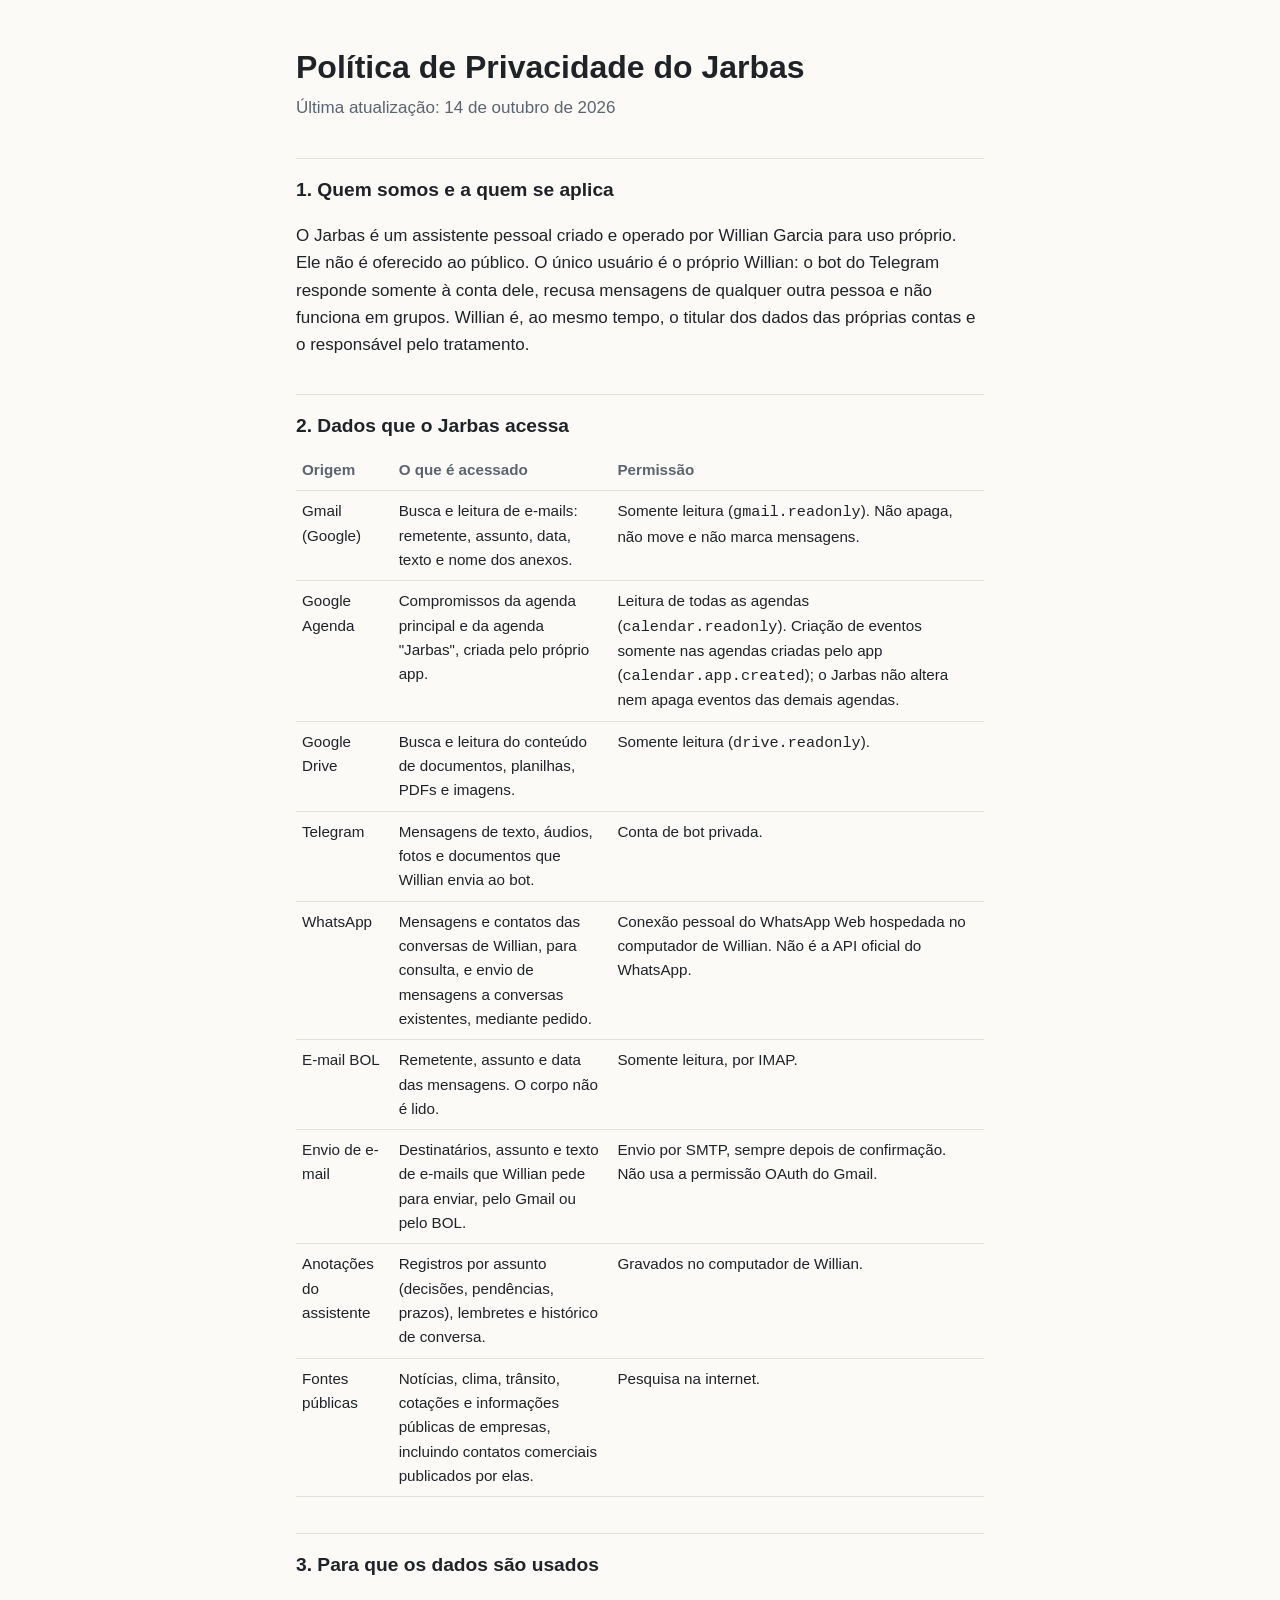
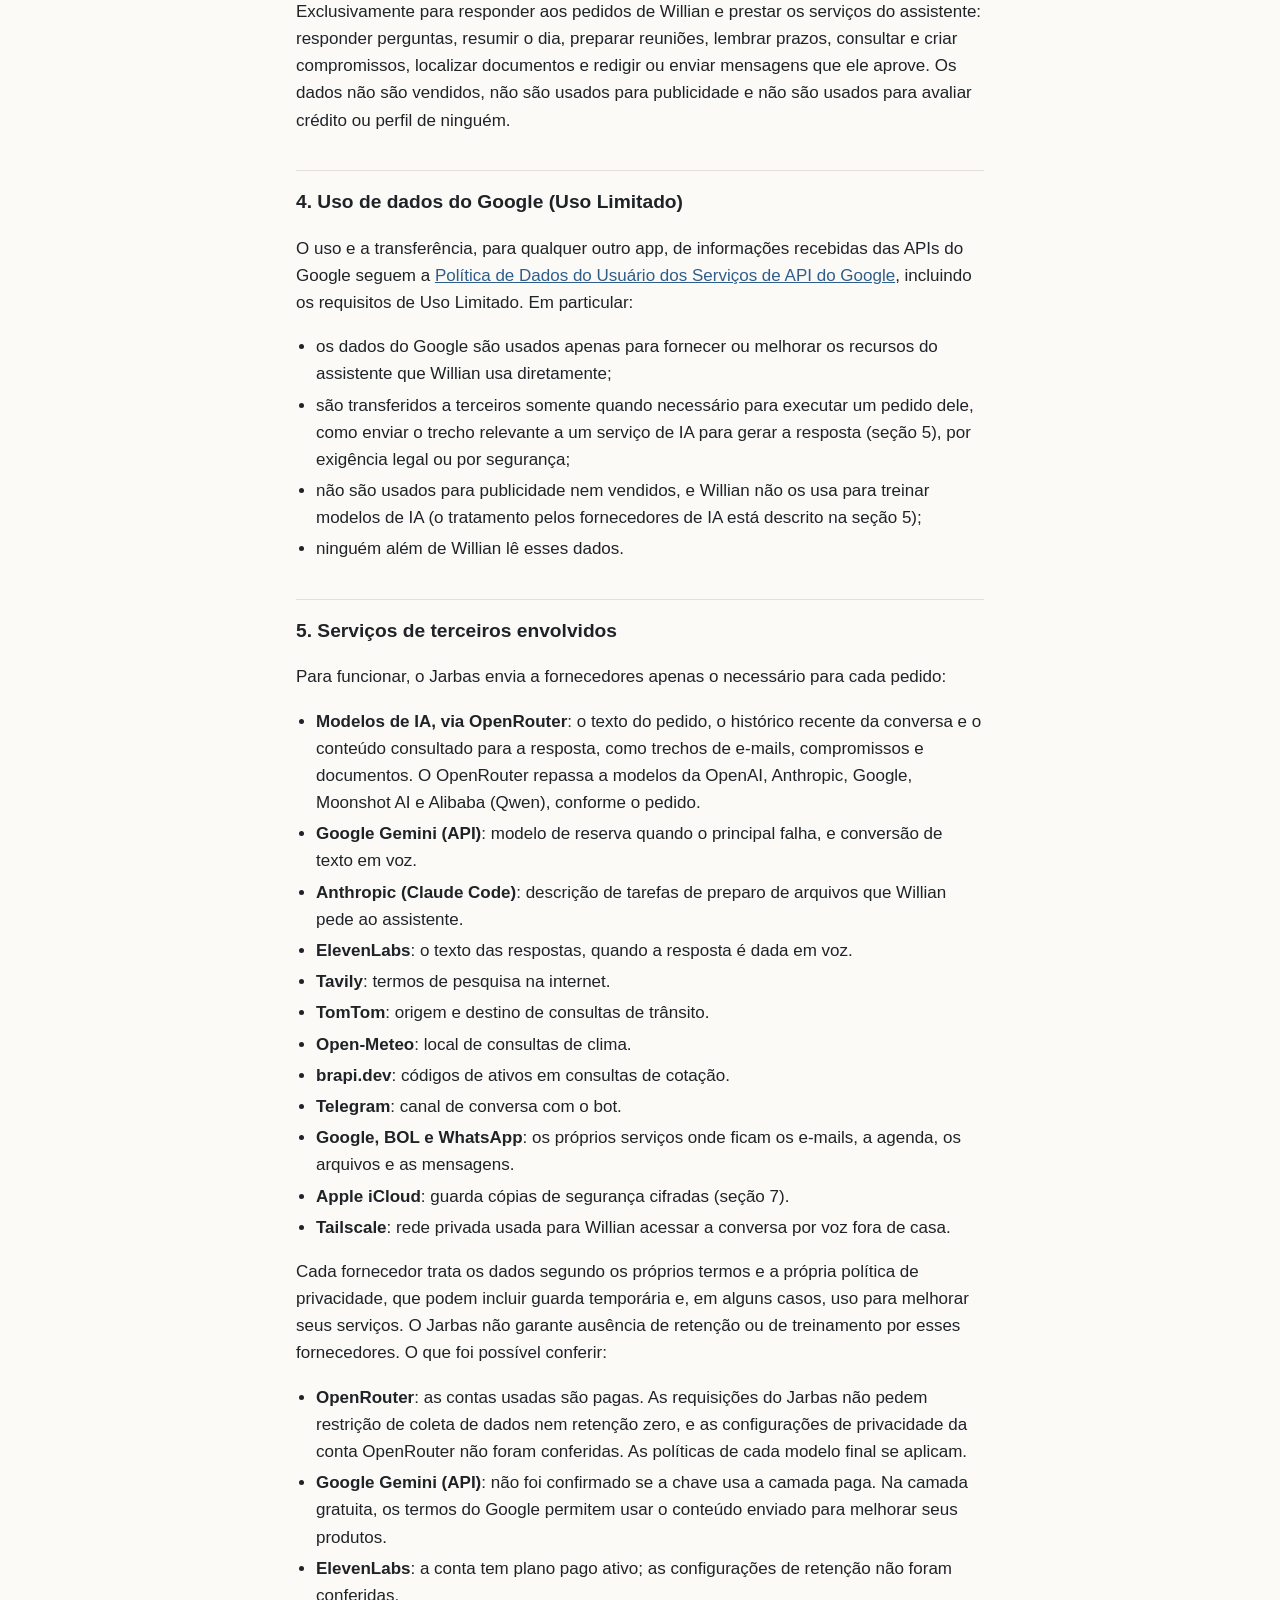
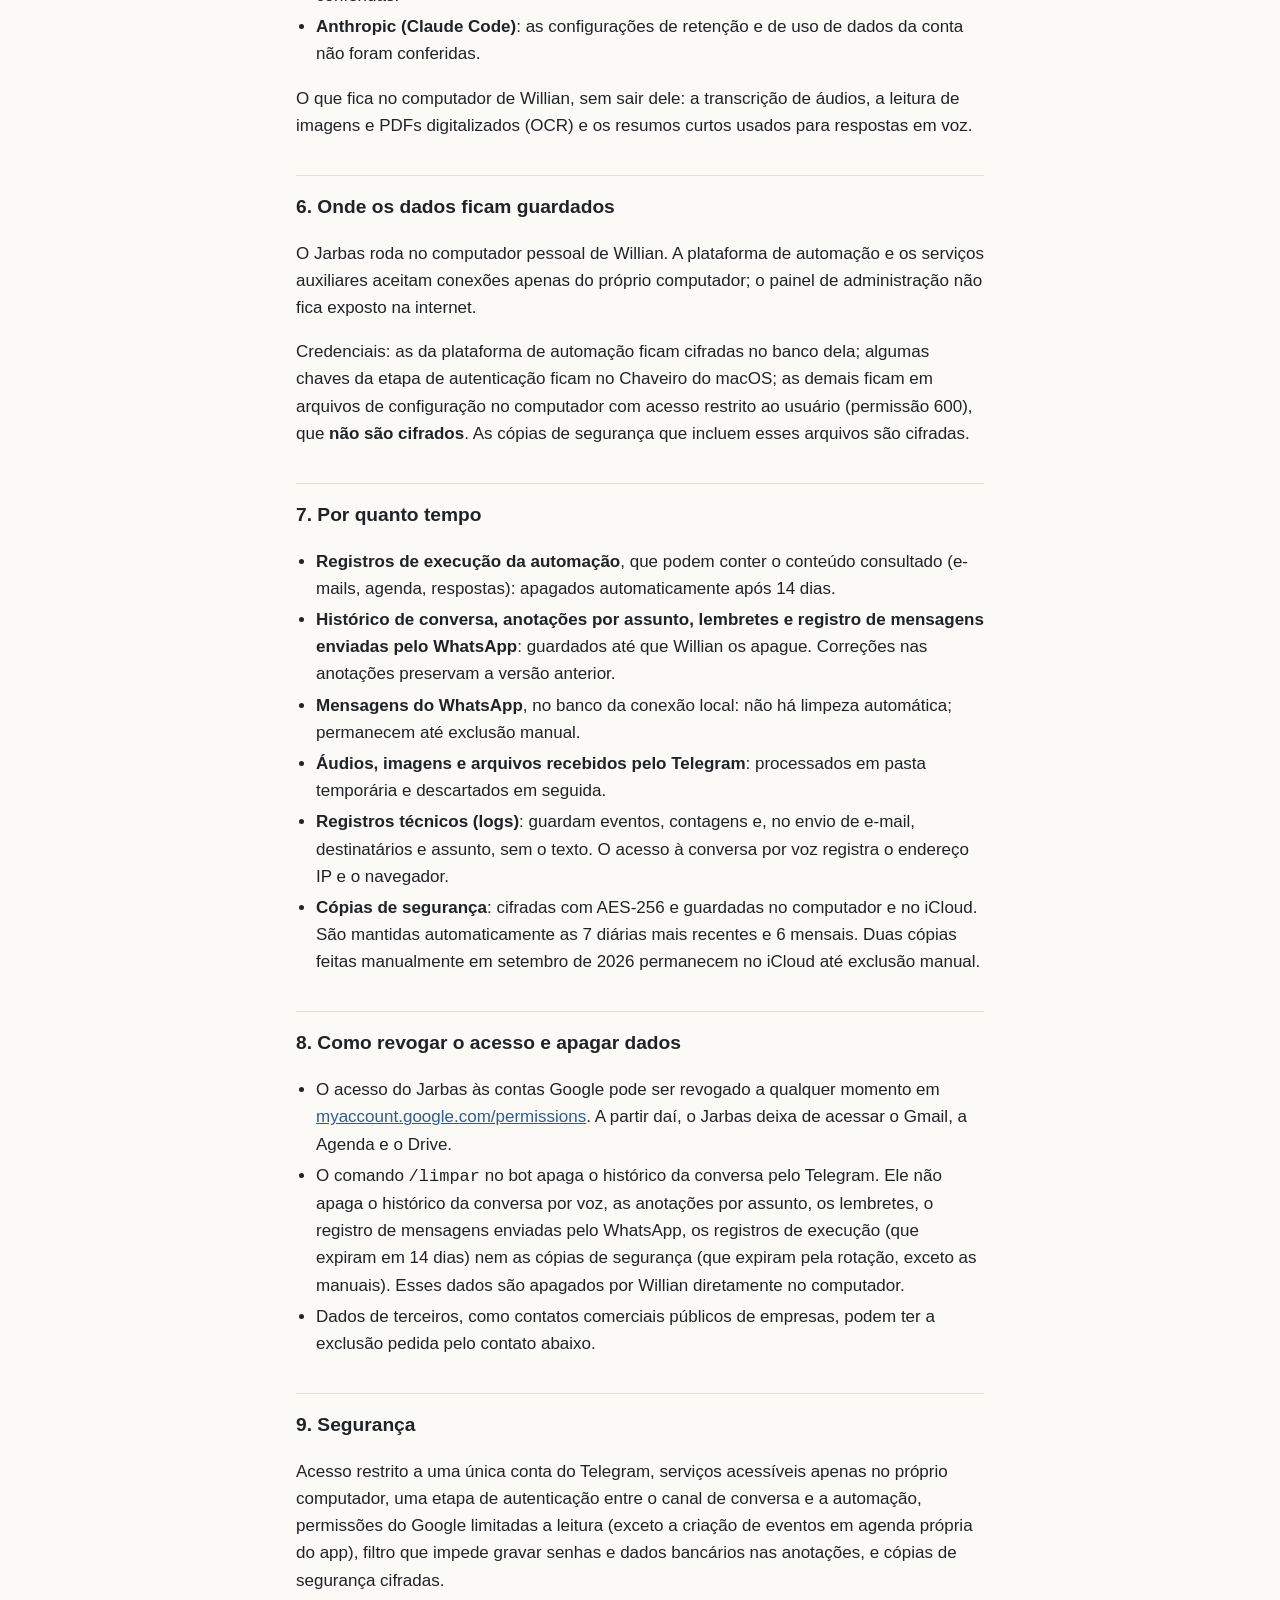
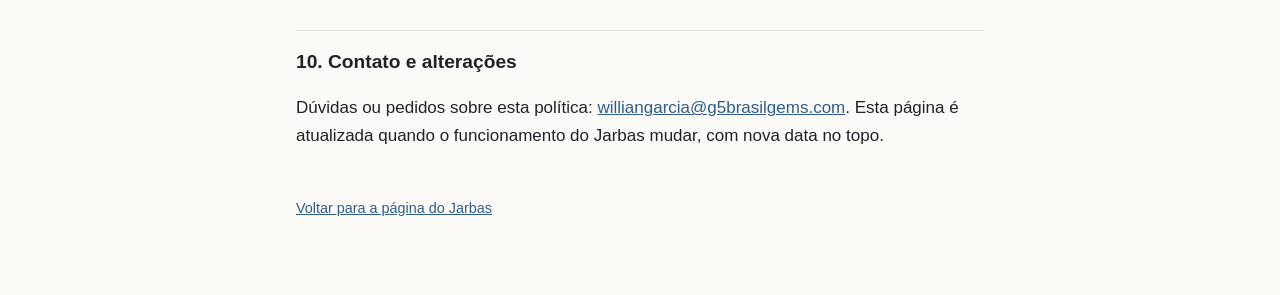
==== privacidade.html @ 1281749b "Página do Jarbas e Política de Privacidade Co-Authored-By: Claude Opus 5.5 <noreply@anthropic.com>" ====
<!doctype html>
<html lang="pt-BR">
<head>
<meta charset="utf-8">
<meta name="viewport" content="width=device-width, initial-scale=1">
<title>Política de Privacidade do Jarbas</title>
<meta name="description" content="Como o Jarbas, assistente pessoal de uso privado, trata os dados que acessa.">
<link rel="stylesheet" href="estilo.css">
</head>
<body>
<main>
  <h1>Política de Privacidade do Jarbas</h1>
  <p class="sub">Última atualização: 14 de outubro de 2026</p>

  <h2>1. Quem somos e a quem se aplica</h2>
  <p>O Jarbas é um assistente pessoal criado e operado por Willian Garcia para uso próprio. Ele não é oferecido ao público. O único usuário é o próprio Willian: o bot do Telegram responde somente à conta dele, recusa mensagens de qualquer outra pessoa e não funciona em grupos. Willian é, ao mesmo tempo, o titular dos dados das próprias contas e o responsável pelo tratamento.</p>

  <h2>2. Dados que o Jarbas acessa</h2>
  <table>
    <thead><tr><th>Origem</th><th>O que é acessado</th><th>Permissão</th></tr></thead>
    <tbody>
      <tr><td>Gmail (Google)</td><td>Busca e leitura de e-mails: remetente, assunto, data, texto e nome dos anexos.</td><td>Somente leitura (<code>gmail.readonly</code>). Não apaga, não move e não marca mensagens.</td></tr>
      <tr><td>Google Agenda</td><td>Compromissos da agenda principal e da agenda "Jarbas", criada pelo próprio app.</td><td>Leitura de todas as agendas (<code>calendar.readonly</code>). Criação de eventos somente nas agendas criadas pelo app (<code>calendar.app.created</code>); o Jarbas não altera nem apaga eventos das demais agendas.</td></tr>
      <tr><td>Google Drive</td><td>Busca e leitura do conteúdo de documentos, planilhas, PDFs e imagens.</td><td>Somente leitura (<code>drive.readonly</code>).</td></tr>
      <tr><td>Telegram</td><td>Mensagens de texto, áudios, fotos e documentos que Willian envia ao bot.</td><td>Conta de bot privada.</td></tr>
      <tr><td>WhatsApp</td><td>Mensagens e contatos das conversas de Willian, para consulta, e envio de mensagens a conversas existentes, mediante pedido.</td><td>Conexão pessoal do WhatsApp Web hospedada no computador de Willian. Não é a API oficial do WhatsApp.</td></tr>
      <tr><td>E-mail BOL</td><td>Remetente, assunto e data das mensagens. O corpo não é lido.</td><td>Somente leitura, por IMAP.</td></tr>
      <tr><td>Envio de e-mail</td><td>Destinatários, assunto e texto de e-mails que Willian pede para enviar, pelo Gmail ou pelo BOL.</td><td>Envio por SMTP, sempre depois de confirmação. Não usa a permissão OAuth do Gmail.</td></tr>
      <tr><td>Anotações do assistente</td><td>Registros por assunto (decisões, pendências, prazos), lembretes e histórico de conversa.</td><td>Gravados no computador de Willian.</td></tr>
      <tr><td>Fontes públicas</td><td>Notícias, clima, trânsito, cotações e informações públicas de empresas, incluindo contatos comerciais publicados por elas.</td><td>Pesquisa na internet.</td></tr>
    </tbody>
  </table>

  <h2>3. Para que os dados são usados</h2>
  <p>Exclusivamente para responder aos pedidos de Willian e prestar os serviços do assistente: responder perguntas, resumir o dia, preparar reuniões, lembrar prazos, consultar e criar compromissos, localizar documentos e redigir ou enviar mensagens que ele aprove. Os dados não são vendidos, não são usados para publicidade e não são usados para avaliar crédito ou perfil de ninguém.</p>

  <h2>4. Uso de dados do Google (Uso Limitado)</h2>
  <p>O uso e a transferência, para qualquer outro app, de informações recebidas das APIs do Google seguem a <a href="https://developers.google.com/terms/api-services-user-data-policy">Política de Dados do Usuário dos Serviços de API do Google</a>, incluindo os requisitos de Uso Limitado. Em particular:</p>
  <ul>
    <li>os dados do Google são usados apenas para fornecer ou melhorar os recursos do assistente que Willian usa diretamente;</li>
    <li>são transferidos a terceiros somente quando necessário para executar um pedido dele, como enviar o trecho relevante a um serviço de IA para gerar a resposta (seção 5), por exigência legal ou por segurança;</li>
    <li>não são usados para publicidade nem vendidos, e Willian não os usa para treinar modelos de IA (o tratamento pelos fornecedores de IA está descrito na seção 5);</li>
    <li>ninguém além de Willian lê esses dados.</li>
  </ul>

  <h2>5. Serviços de terceiros envolvidos</h2>
  <p>Para funcionar, o Jarbas envia a fornecedores apenas o necessário para cada pedido:</p>
  <ul>
    <li><strong>Modelos de IA, via OpenRouter</strong>: o texto do pedido, o histórico recente da conversa e o conteúdo consultado para a resposta, como trechos de e-mails, compromissos e documentos. O OpenRouter repassa a modelos da OpenAI, Anthropic, Google, Moonshot AI e Alibaba (Qwen), conforme o pedido.</li>
    <li><strong>Google Gemini (API)</strong>: modelo de reserva quando o principal falha, e conversão de texto em voz.</li>
    <li><strong>Anthropic (Claude Code)</strong>: descrição de tarefas de preparo de arquivos que Willian pede ao assistente.</li>
    <li><strong>ElevenLabs</strong>: o texto das respostas, quando a resposta é dada em voz.</li>
    <li><strong>Tavily</strong>: termos de pesquisa na internet.</li>
    <li><strong>TomTom</strong>: origem e destino de consultas de trânsito.</li>
    <li><strong>Open-Meteo</strong>: local de consultas de clima.</li>
    <li><strong>brapi.dev</strong>: códigos de ativos em consultas de cotação.</li>
    <li><strong>Telegram</strong>: canal de conversa com o bot.</li>
    <li><strong>Google, BOL e WhatsApp</strong>: os próprios serviços onde ficam os e-mails, a agenda, os arquivos e as mensagens.</li>
    <li><strong>Apple iCloud</strong>: guarda cópias de segurança cifradas (seção 7).</li>
    <li><strong>Tailscale</strong>: rede privada usada para Willian acessar a conversa por voz fora de casa.</li>
  </ul>
  <p>Cada fornecedor trata os dados segundo os próprios termos e a própria política de privacidade, que podem incluir guarda temporária e, em alguns casos, uso para melhorar seus serviços. O Jarbas não garante ausência de retenção ou de treinamento por esses fornecedores. O que foi possível conferir:</p>
  <ul>
    <li><strong>OpenRouter</strong>: as contas usadas são pagas. As requisições do Jarbas não pedem restrição de coleta de dados nem retenção zero, e as configurações de privacidade da conta OpenRouter não foram conferidas. As políticas de cada modelo final se aplicam.</li>
    <li><strong>Google Gemini (API)</strong>: não foi confirmado se a chave usa a camada paga. Na camada gratuita, os termos do Google permitem usar o conteúdo enviado para melhorar seus produtos.</li>
    <li><strong>ElevenLabs</strong>: a conta tem plano pago ativo; as configurações de retenção não foram conferidas.</li>
    <li><strong>Anthropic (Claude Code)</strong>: as configurações de retenção e de uso de dados da conta não foram conferidas.</li>
  </ul>
  <p>O que fica no computador de Willian, sem sair dele: a transcrição de áudios, a leitura de imagens e PDFs digitalizados (OCR) e os resumos curtos usados para respostas em voz.</p>

  <h2>6. Onde os dados ficam guardados</h2>
  <p>O Jarbas roda no computador pessoal de Willian. A plataforma de automação e os serviços auxiliares aceitam conexões apenas do próprio computador; o painel de administração não fica exposto na internet.</p>
  <p>Credenciais: as da plataforma de automação ficam cifradas no banco dela; algumas chaves da etapa de autenticação ficam no Chaveiro do macOS; as demais ficam em arquivos de configuração no computador com acesso restrito ao usuário (permissão 600), que <strong>não são cifrados</strong>. As cópias de segurança que incluem esses arquivos são cifradas.</p>

  <h2>7. Por quanto tempo</h2>
  <ul>
    <li><strong>Registros de execução da automação</strong>, que podem conter o conteúdo consultado (e-mails, agenda, respostas): apagados automaticamente após 14 dias.</li>
    <li><strong>Histórico de conversa, anotações por assunto, lembretes e registro de mensagens enviadas pelo WhatsApp</strong>: guardados até que Willian os apague. Correções nas anotações preservam a versão anterior.</li>
    <li><strong>Mensagens do WhatsApp</strong>, no banco da conexão local: não há limpeza automática; permanecem até exclusão manual.</li>
    <li><strong>Áudios, imagens e arquivos recebidos pelo Telegram</strong>: processados em pasta temporária e descartados em seguida.</li>
    <li><strong>Registros técnicos (logs)</strong>: guardam eventos, contagens e, no envio de e-mail, destinatários e assunto, sem o texto. O acesso à conversa por voz registra o endereço IP e o navegador.</li>
    <li><strong>Cópias de segurança</strong>: cifradas com AES-256 e guardadas no computador e no iCloud. São mantidas automaticamente as 7 diárias mais recentes e 6 mensais. Duas cópias feitas manualmente em setembro de 2026 permanecem no iCloud até exclusão manual.</li>
  </ul>

  <h2>8. Como revogar o acesso e apagar dados</h2>
  <ul>
    <li>O acesso do Jarbas às contas Google pode ser revogado a qualquer momento em <a href="https://myaccount.google.com/permissions">myaccount.google.com/permissions</a>. A partir daí, o Jarbas deixa de acessar o Gmail, a Agenda e o Drive.</li>
    <li>O comando <code>/limpar</code> no bot apaga o histórico da conversa pelo Telegram. Ele não apaga o histórico da conversa por voz, as anotações por assunto, os lembretes, o registro de mensagens enviadas pelo WhatsApp, os registros de execução (que expiram em 14 dias) nem as cópias de segurança (que expiram pela rotação, exceto as manuais). Esses dados são apagados por Willian diretamente no computador.</li>
    <li>Dados de terceiros, como contatos comerciais públicos de empresas, podem ter a exclusão pedida pelo contato abaixo.</li>
  </ul>

  <h2>9. Segurança</h2>
  <p>Acesso restrito a uma única conta do Telegram, serviços acessíveis apenas no próprio computador, uma etapa de autenticação entre o canal de conversa e a automação, permissões do Google limitadas a leitura (exceto a criação de eventos em agenda própria do app), filtro que impede gravar senhas e dados bancários nas anotações, e cópias de segurança cifradas.</p>

  <h2>10. Contato e alterações</h2>
  <p>Dúvidas ou pedidos sobre esta política: <a href="mailto:williangarcia@g5brasilgems.com">williangarcia@g5brasilgems.com</a>. Esta página é atualizada quando o funcionamento do Jarbas mudar, com nova data no topo.</p>

  <footer><p><a href="index.html">Voltar para a página do Jarbas</a></p></footer>
</main>
</body>
</html>
---- estilo.css ----
:root {
  --fundo: #fbfaf7;
  --texto: #1f2328;
  --suave: #5b6470;
  --linha: #e3e0d8;
  --destaque: #2f5d8a;
}
@media (prefers-color-scheme: dark) {
  :root {
    --fundo: #15181c;
    --texto: #e6e8eb;
    --suave: #a0a8b3;
    --linha: #2c3238;
    --destaque: #8cb8e4;
  }
}
* { box-sizing: border-box; }
body {
  margin: 0;
  background: var(--fundo);
  color: var(--texto);
  font: 17px/1.6 -apple-system, BlinkMacSystemFont, "Segoe UI", Roboto, sans-serif;
}
main { max-width: 720px; margin: 0 auto; padding: 48px 16px 64px; }
h1 { font-size: 2rem; line-height: 1.2; margin: 0 0 8px; }
h2 { font-size: 1.2rem; margin: 36px 0 8px; padding-top: 16px; border-top: 1px solid var(--linha); }
.sub { color: var(--suave); margin: 0 0 24px; }
a { color: var(--destaque); }
ul { padding-left: 20px; }
li { margin: 4px 0; }
table { width: 100%; border-collapse: collapse; font-size: 0.95rem; }
th, td { text-align: left; vertical-align: top; padding: 8px 6px; border-bottom: 1px solid var(--linha); }
th { color: var(--suave); font-weight: 600; }
footer { margin-top: 48px; color: var(--suave); font-size: 0.9rem; }
@media (max-width: 560px) {
  table, thead, tbody, tr, th, td { display: block; }
  thead { display: none; }
  td { border: 0; padding: 2px 0; }
  tr { border-bottom: 1px solid var(--linha); padding: 8px 0; }
  td:first-child { font-weight: 600; }
}
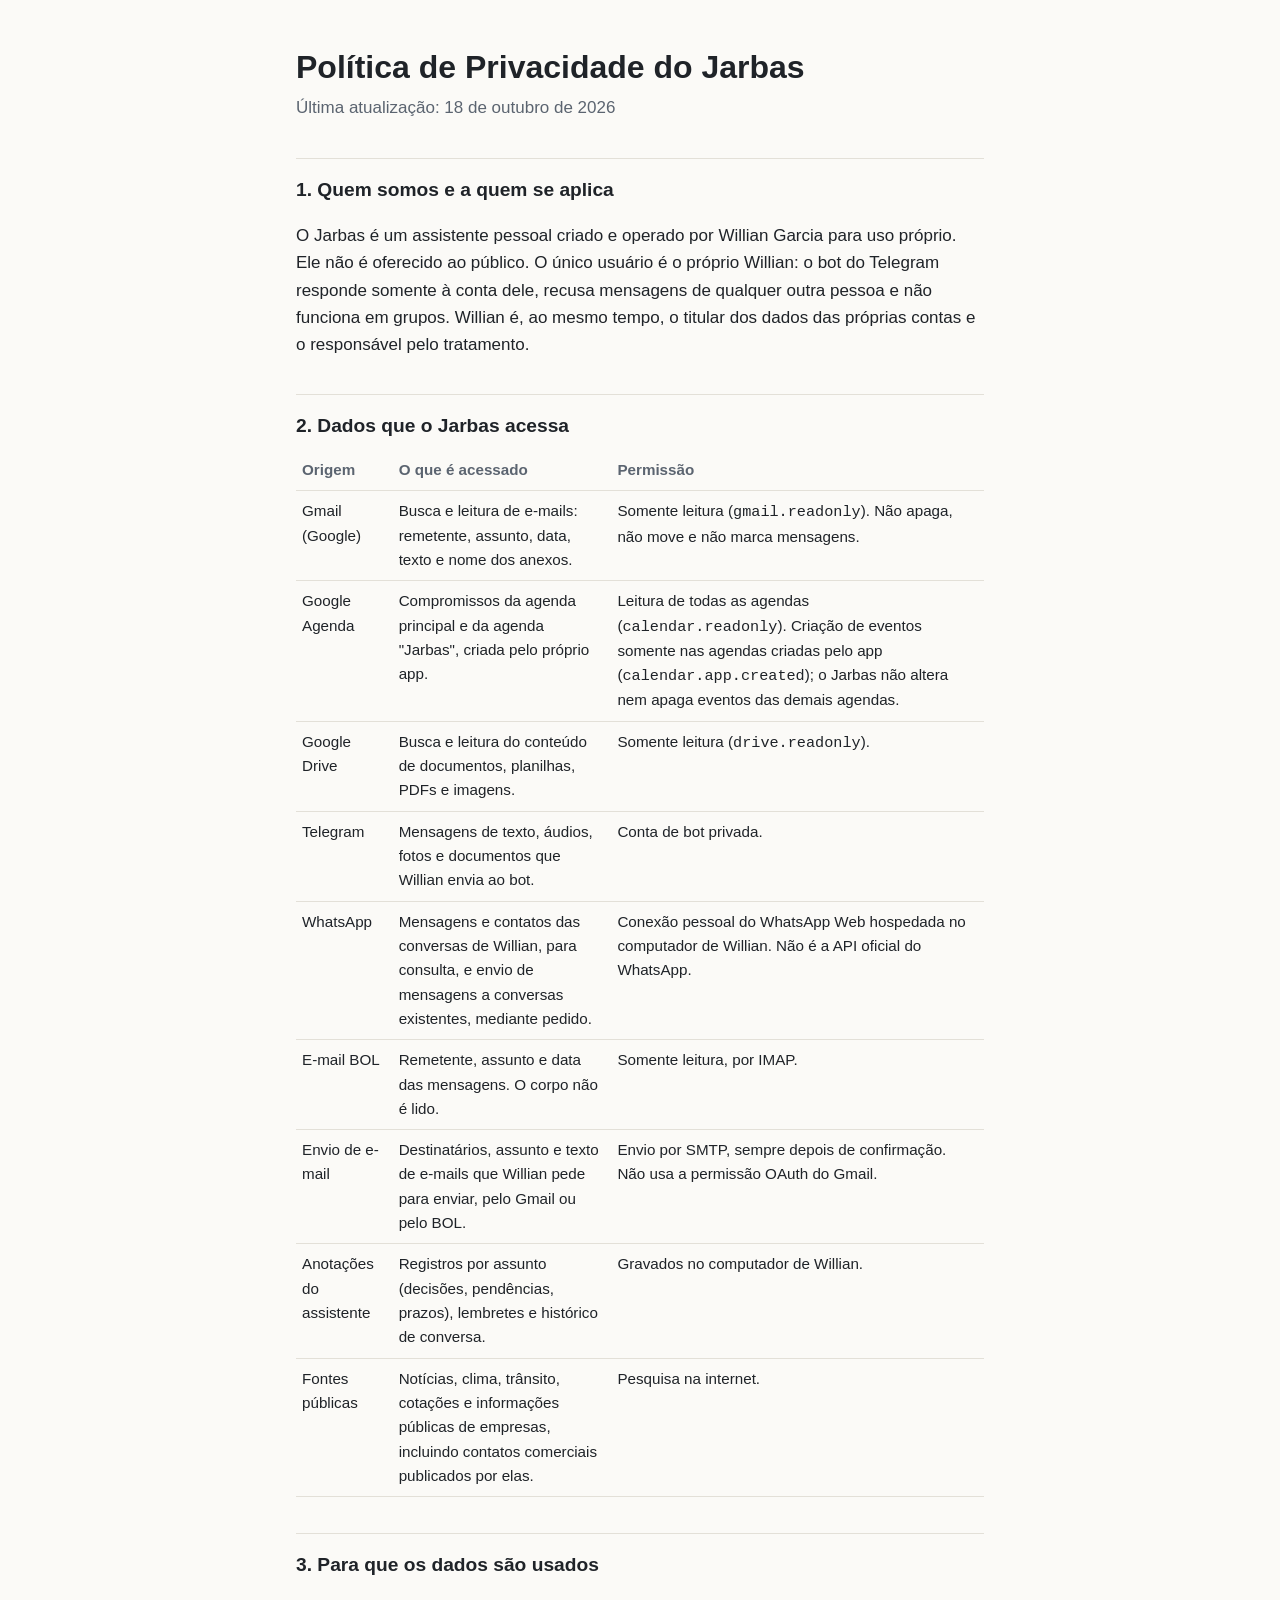
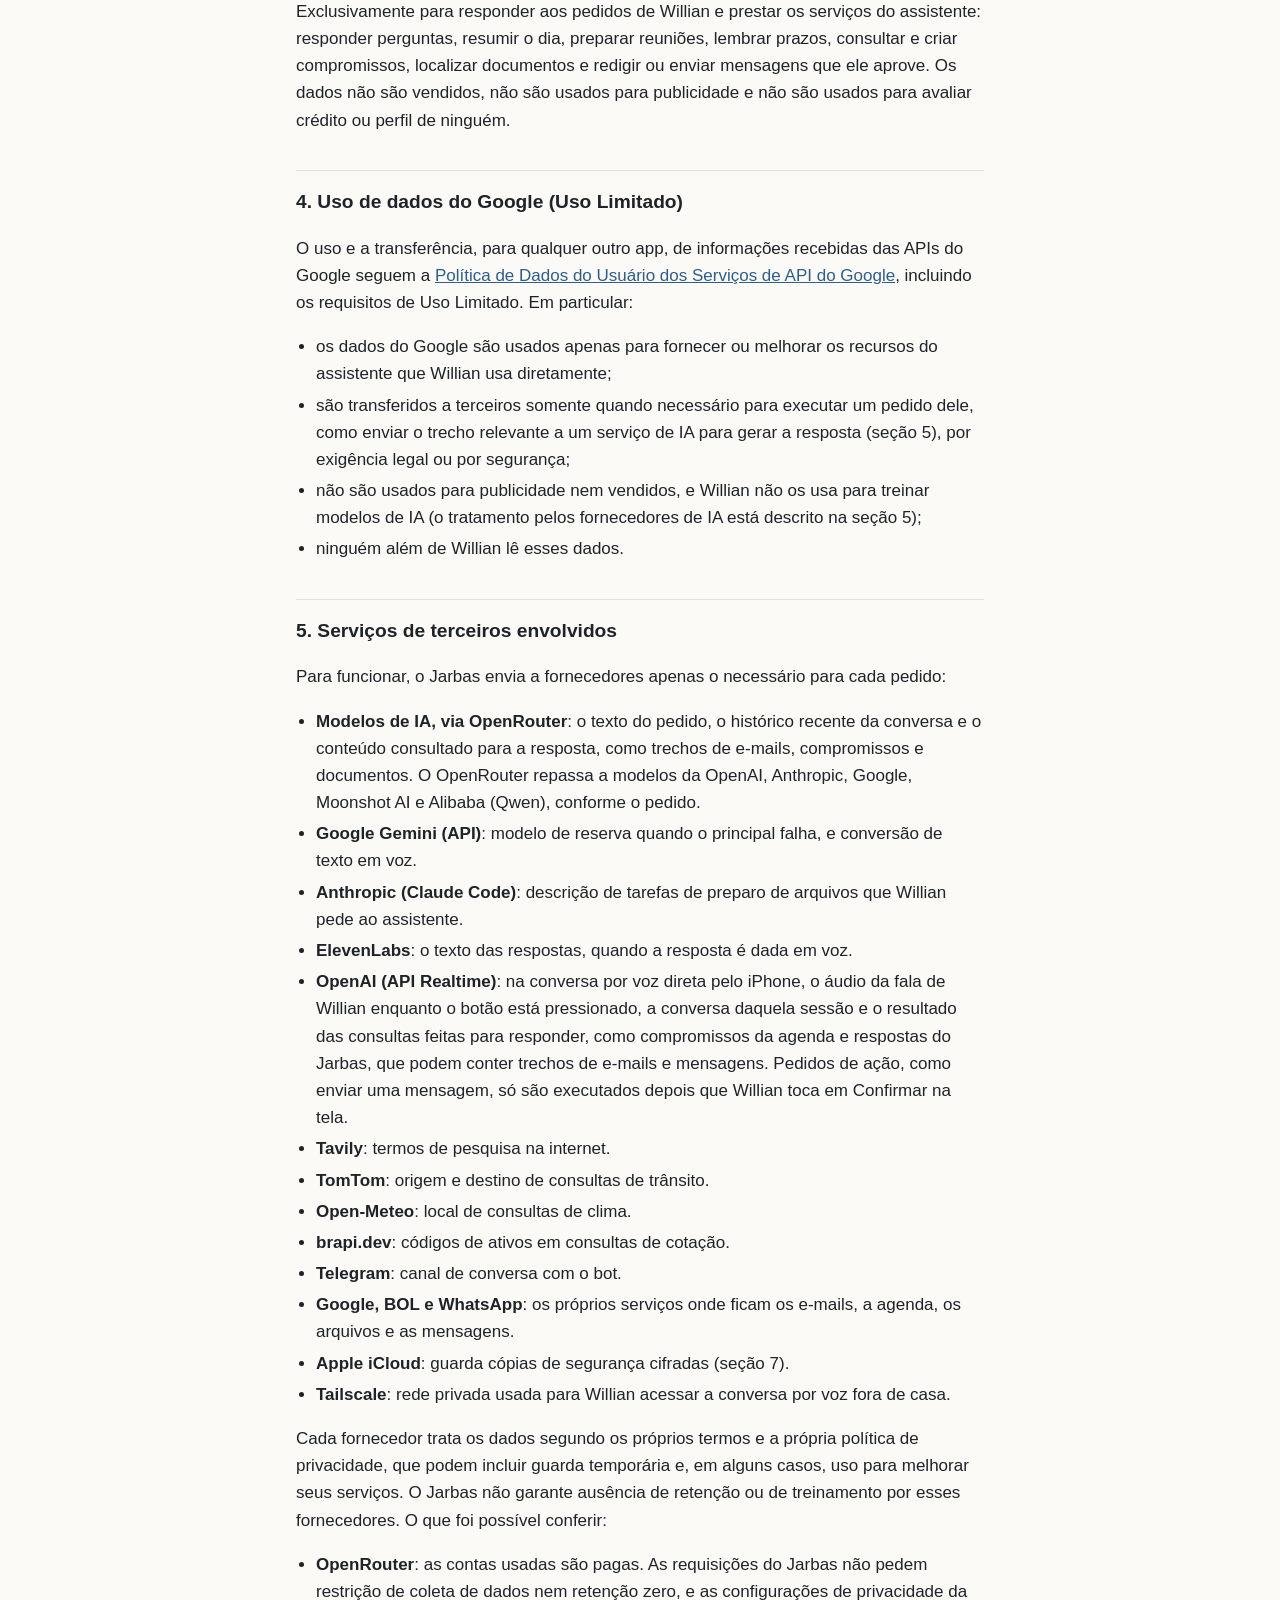
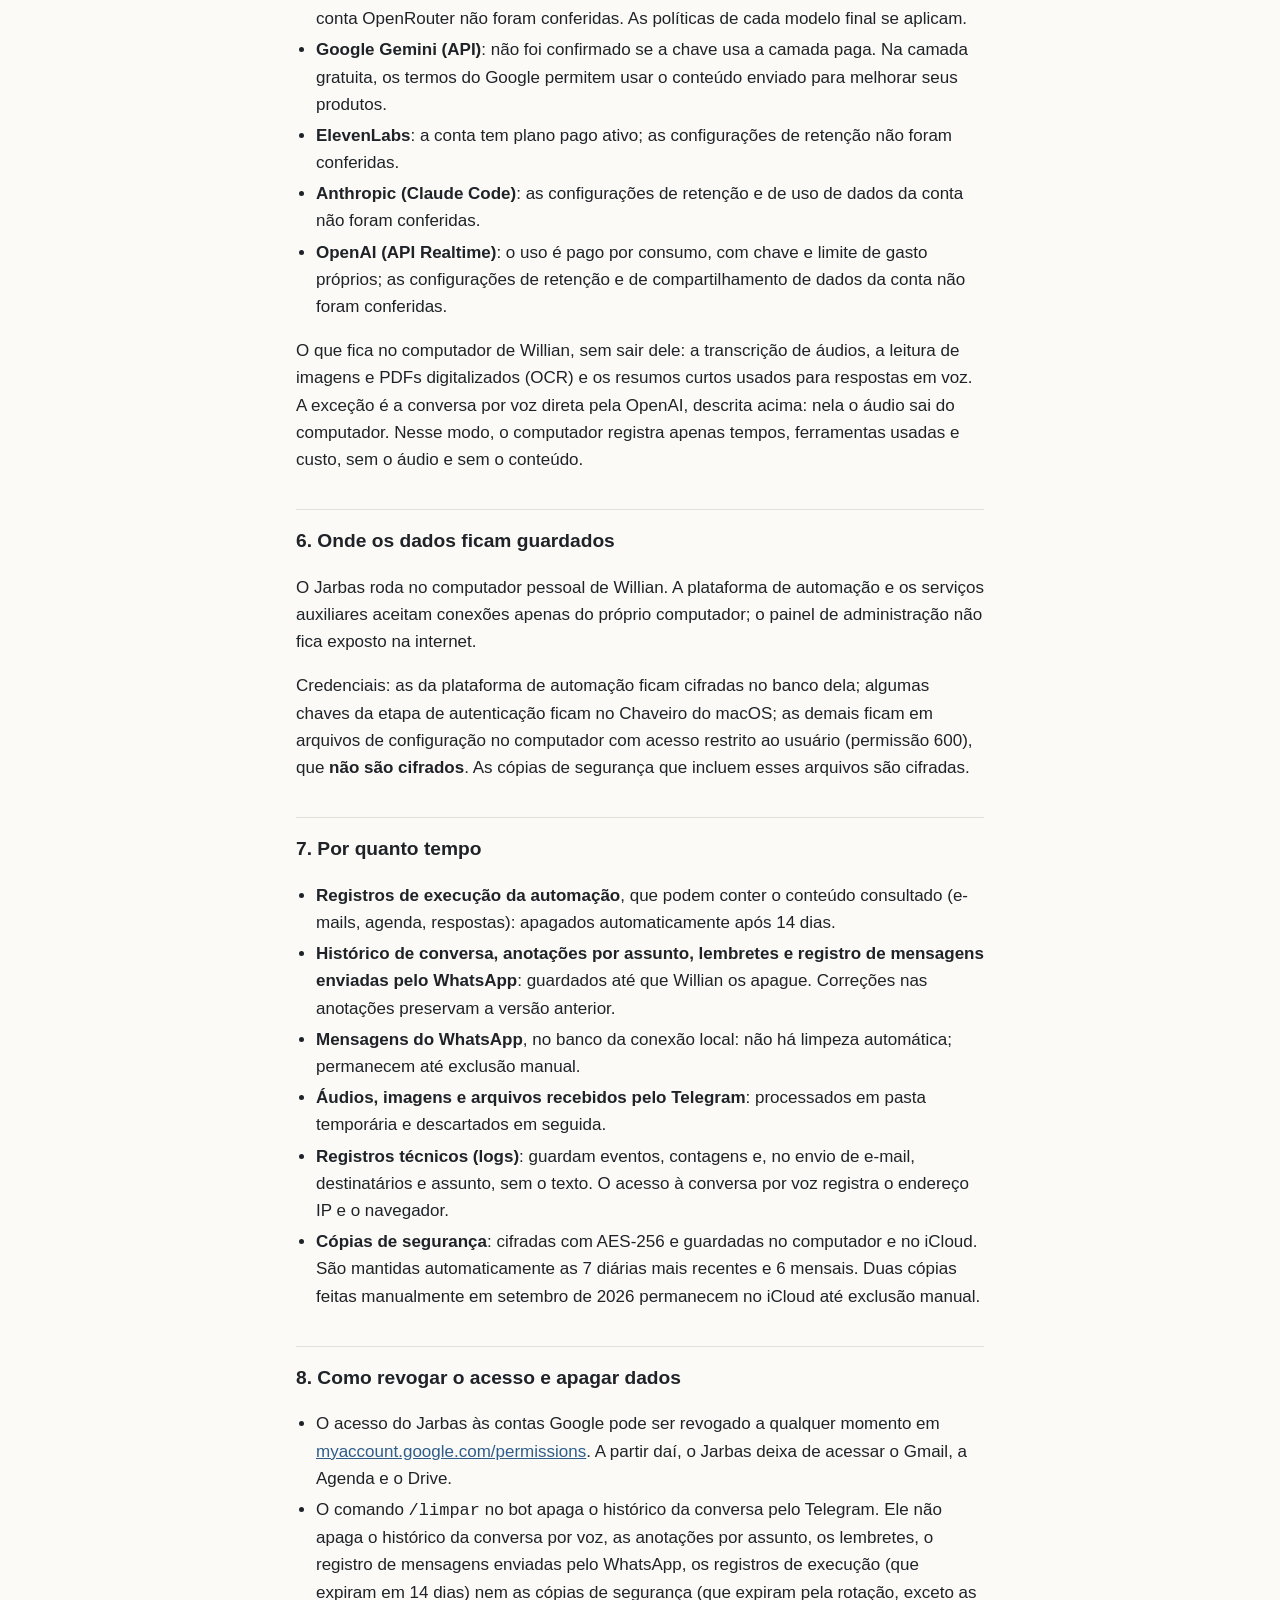
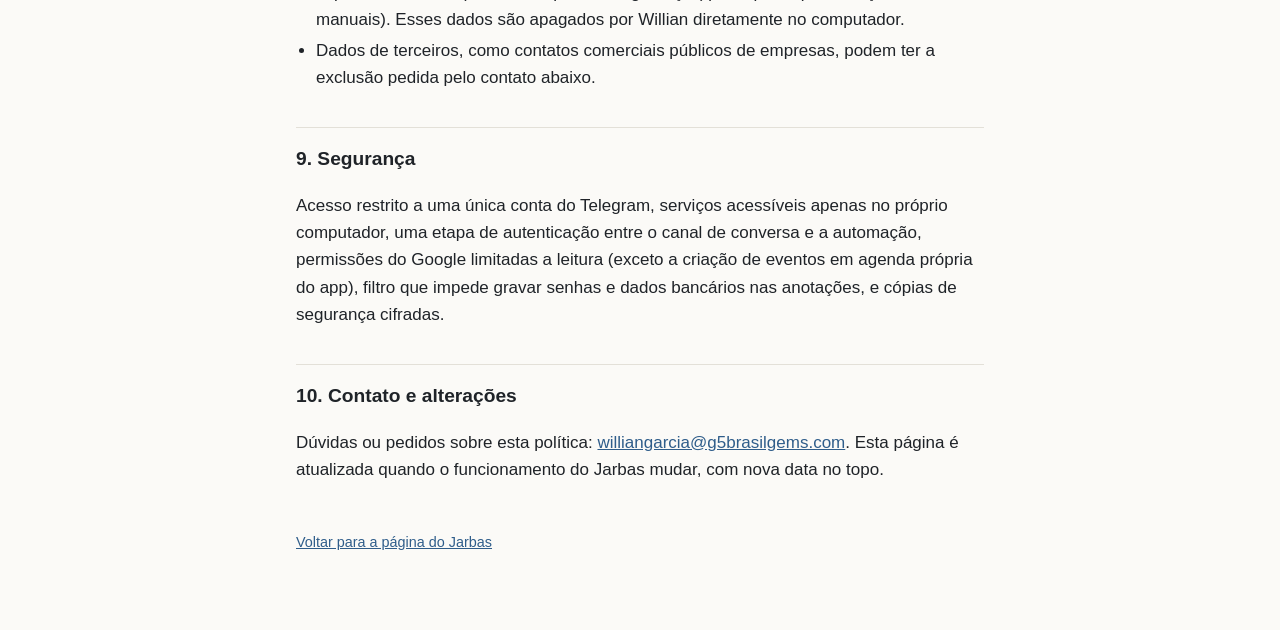
==== commit 33dcc789: "Privacidade: voz direta pela OpenAI (API Realtime) Co-Authored-By: Claude Opus 5.5 <noreply@anthropi" ====
--- a/privacidade.html
+++ b/privacidade.html
@@ -10,7 +10,7 @@
 <body>
 <main>
   <h1>Política de Privacidade do Jarbas</h1>
-  <p class="sub">Última atualização: 14 de outubro de 2026</p>
+  <p class="sub">Última atualização: 18 de outubro de 2026</p>
 
   <h2>1. Quem somos e a quem se aplica</h2>
   <p>O Jarbas é um assistente pessoal criado e operado por Willian Garcia para uso próprio. Ele não é oferecido ao público. O único usuário é o próprio Willian: o bot do Telegram responde somente à conta dele, recusa mensagens de qualquer outra pessoa e não funciona em grupos. Willian é, ao mesmo tempo, o titular dos dados das próprias contas e o responsável pelo tratamento.</p>
@@ -50,6 +50,7 @@
     <li><strong>Google Gemini (API)</strong>: modelo de reserva quando o principal falha, e conversão de texto em voz.</li>
     <li><strong>Anthropic (Claude Code)</strong>: descrição de tarefas de preparo de arquivos que Willian pede ao assistente.</li>
     <li><strong>ElevenLabs</strong>: o texto das respostas, quando a resposta é dada em voz.</li>
+    <li><strong>OpenAI (API Realtime)</strong>: na conversa por voz direta pelo iPhone, o áudio da fala de Willian enquanto o botão está pressionado, a conversa daquela sessão e o resultado das consultas feitas para responder, como compromissos da agenda e respostas do Jarbas, que podem conter trechos de e-mails e mensagens. Pedidos de ação, como enviar uma mensagem, só são executados depois que Willian toca em Confirmar na tela.</li>
     <li><strong>Tavily</strong>: termos de pesquisa na internet.</li>
     <li><strong>TomTom</strong>: origem e destino de consultas de trânsito.</li>
     <li><strong>Open-Meteo</strong>: local de consultas de clima.</li>
@@ -65,8 +66,9 @@
     <li><strong>Google Gemini (API)</strong>: não foi confirmado se a chave usa a camada paga. Na camada gratuita, os termos do Google permitem usar o conteúdo enviado para melhorar seus produtos.</li>
     <li><strong>ElevenLabs</strong>: a conta tem plano pago ativo; as configurações de retenção não foram conferidas.</li>
     <li><strong>Anthropic (Claude Code)</strong>: as configurações de retenção e de uso de dados da conta não foram conferidas.</li>
+    <li><strong>OpenAI (API Realtime)</strong>: o uso é pago por consumo, com chave e limite de gasto próprios; as configurações de retenção e de compartilhamento de dados da conta não foram conferidas.</li>
   </ul>
-  <p>O que fica no computador de Willian, sem sair dele: a transcrição de áudios, a leitura de imagens e PDFs digitalizados (OCR) e os resumos curtos usados para respostas em voz.</p>
+  <p>O que fica no computador de Willian, sem sair dele: a transcrição de áudios, a leitura de imagens e PDFs digitalizados (OCR) e os resumos curtos usados para respostas em voz. A exceção é a conversa por voz direta pela OpenAI, descrita acima: nela o áudio sai do computador. Nesse modo, o computador registra apenas tempos, ferramentas usadas e custo, sem o áudio e sem o conteúdo.</p>
 
   <h2>6. Onde os dados ficam guardados</h2>
   <p>O Jarbas roda no computador pessoal de Willian. A plataforma de automação e os serviços auxiliares aceitam conexões apenas do próprio computador; o painel de administração não fica exposto na internet.</p>
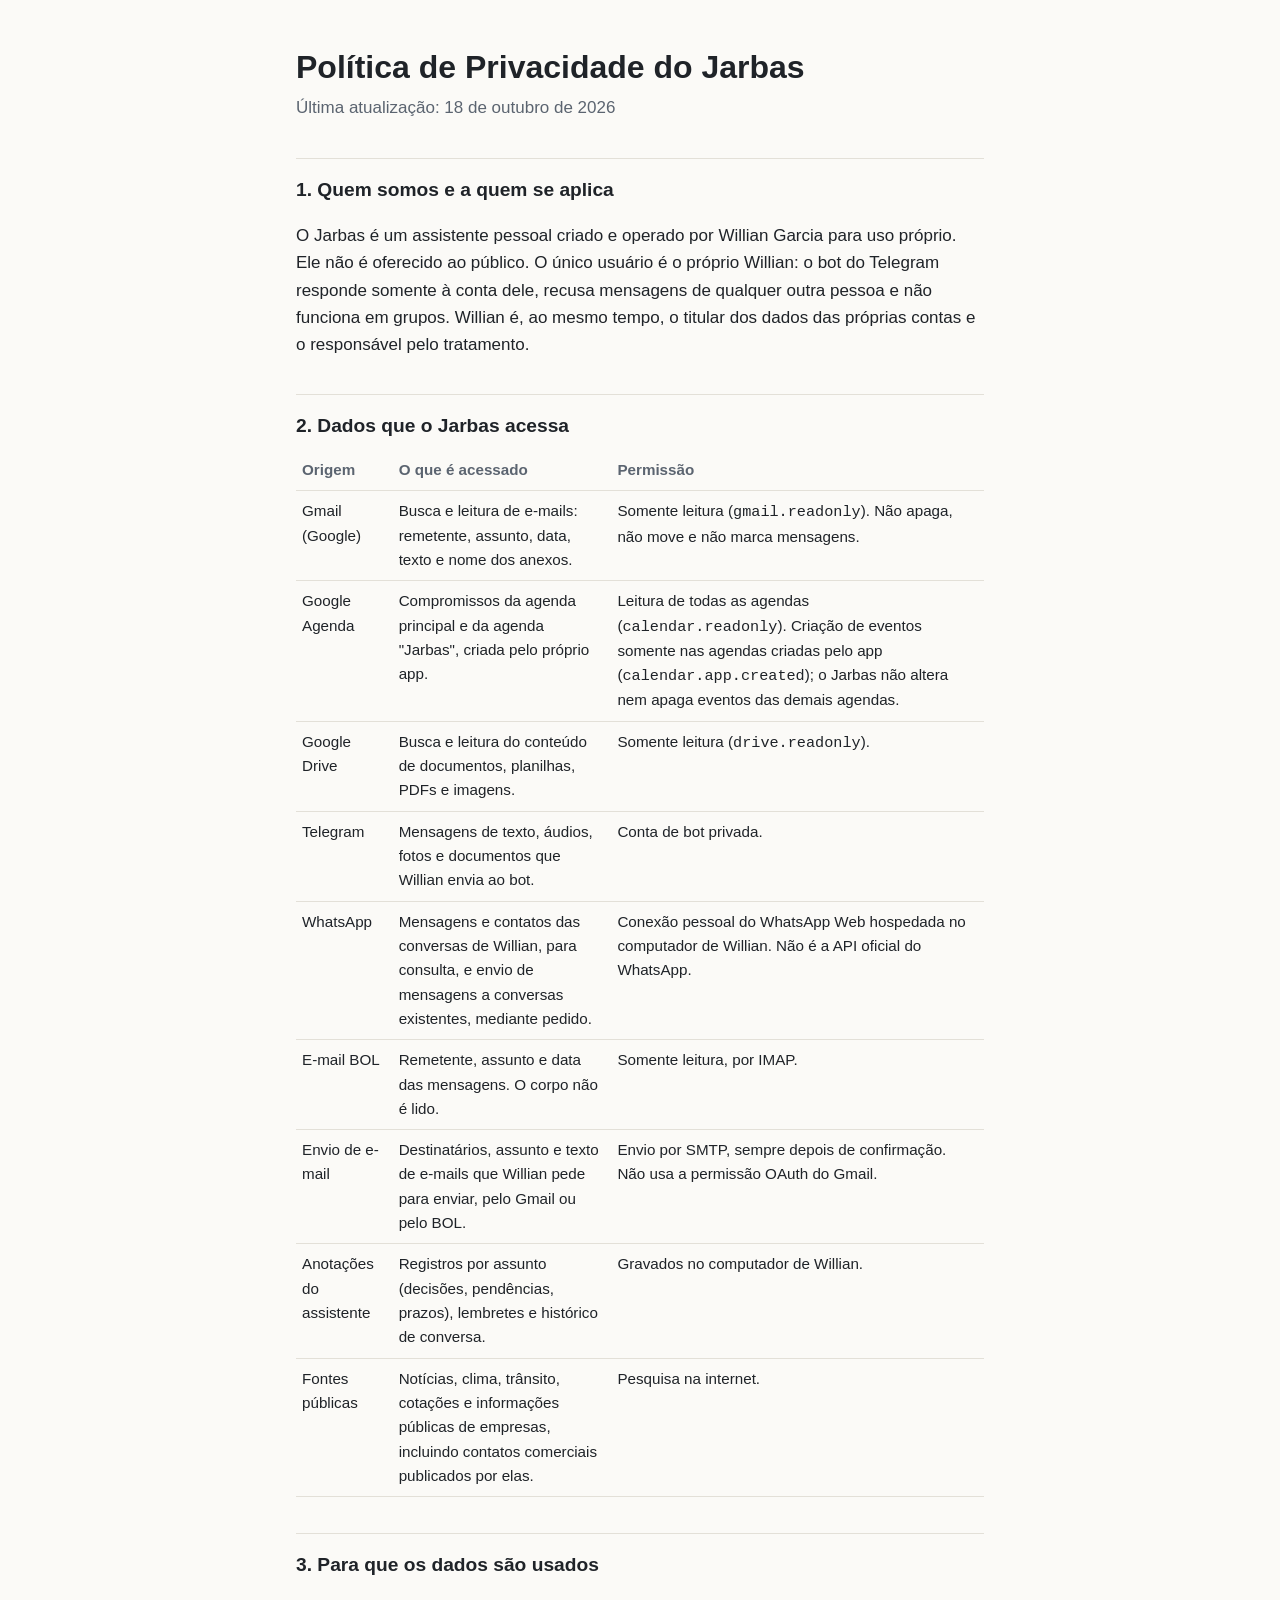
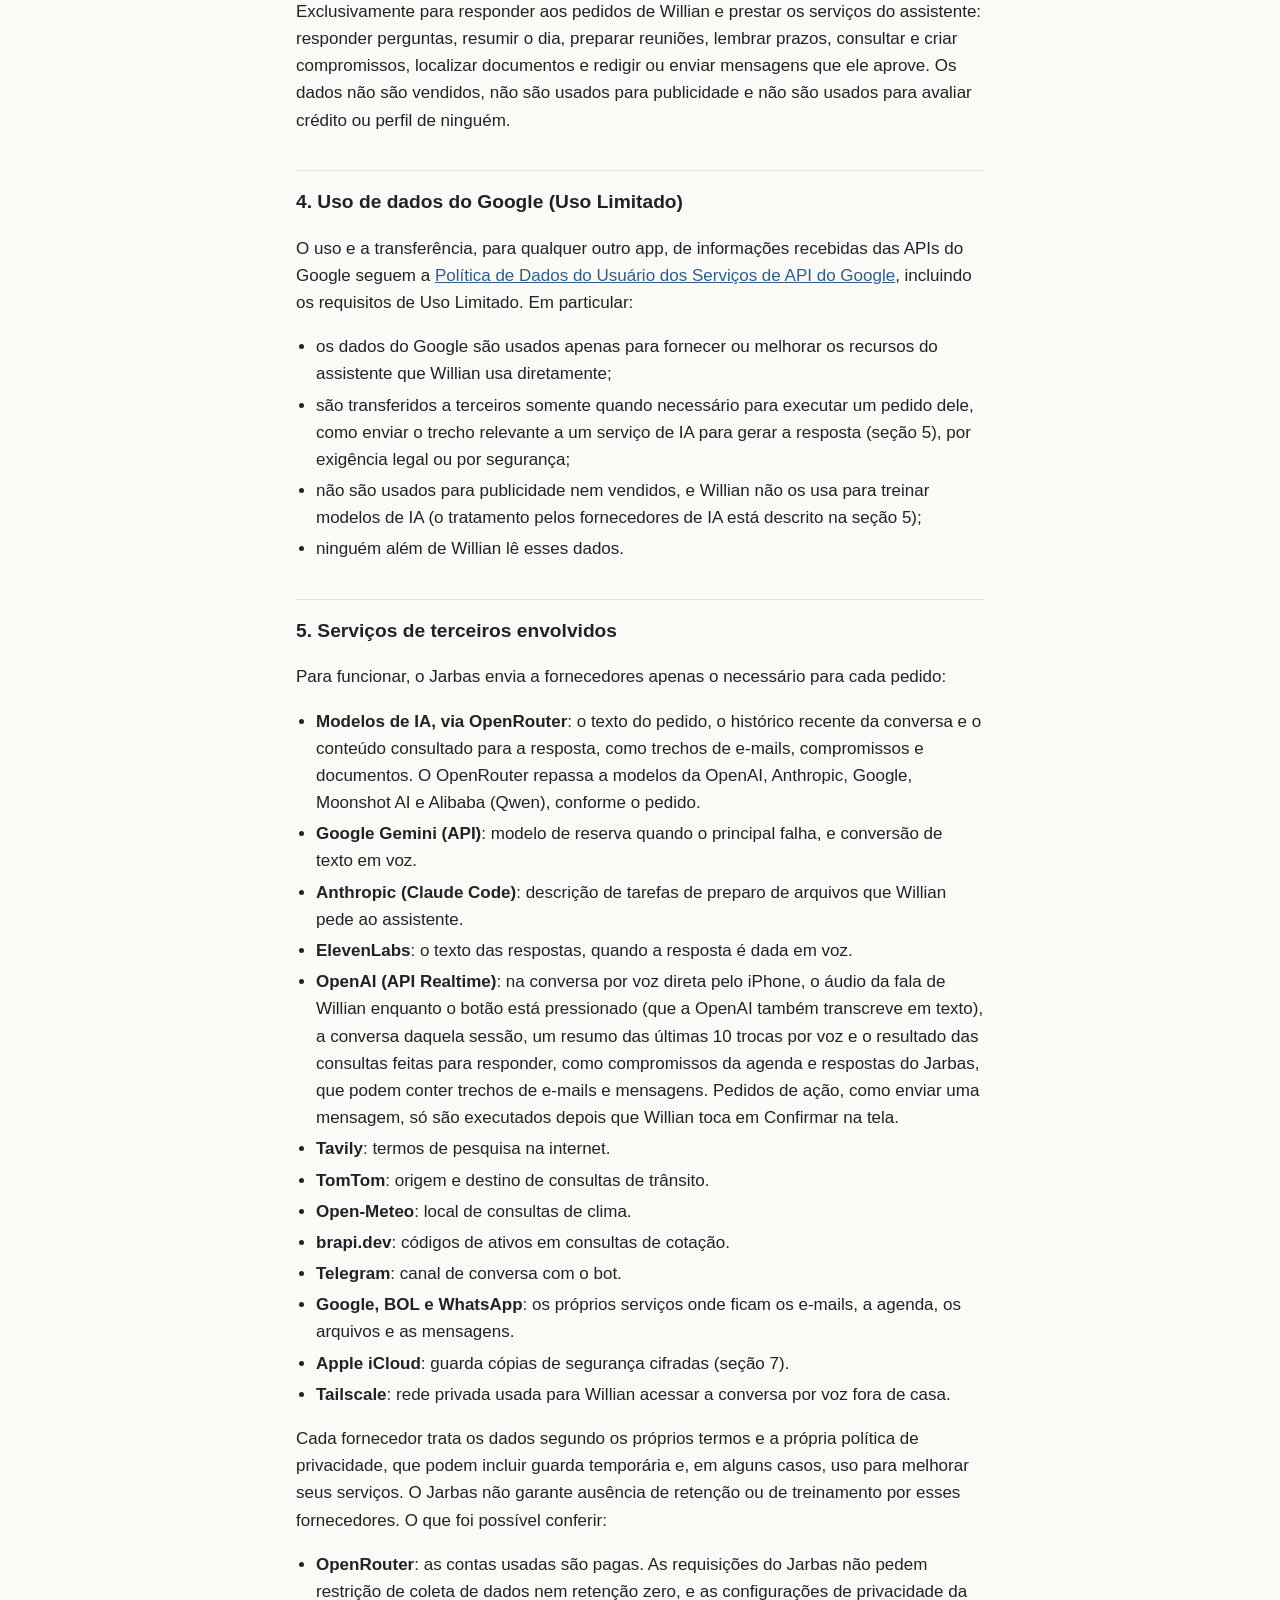
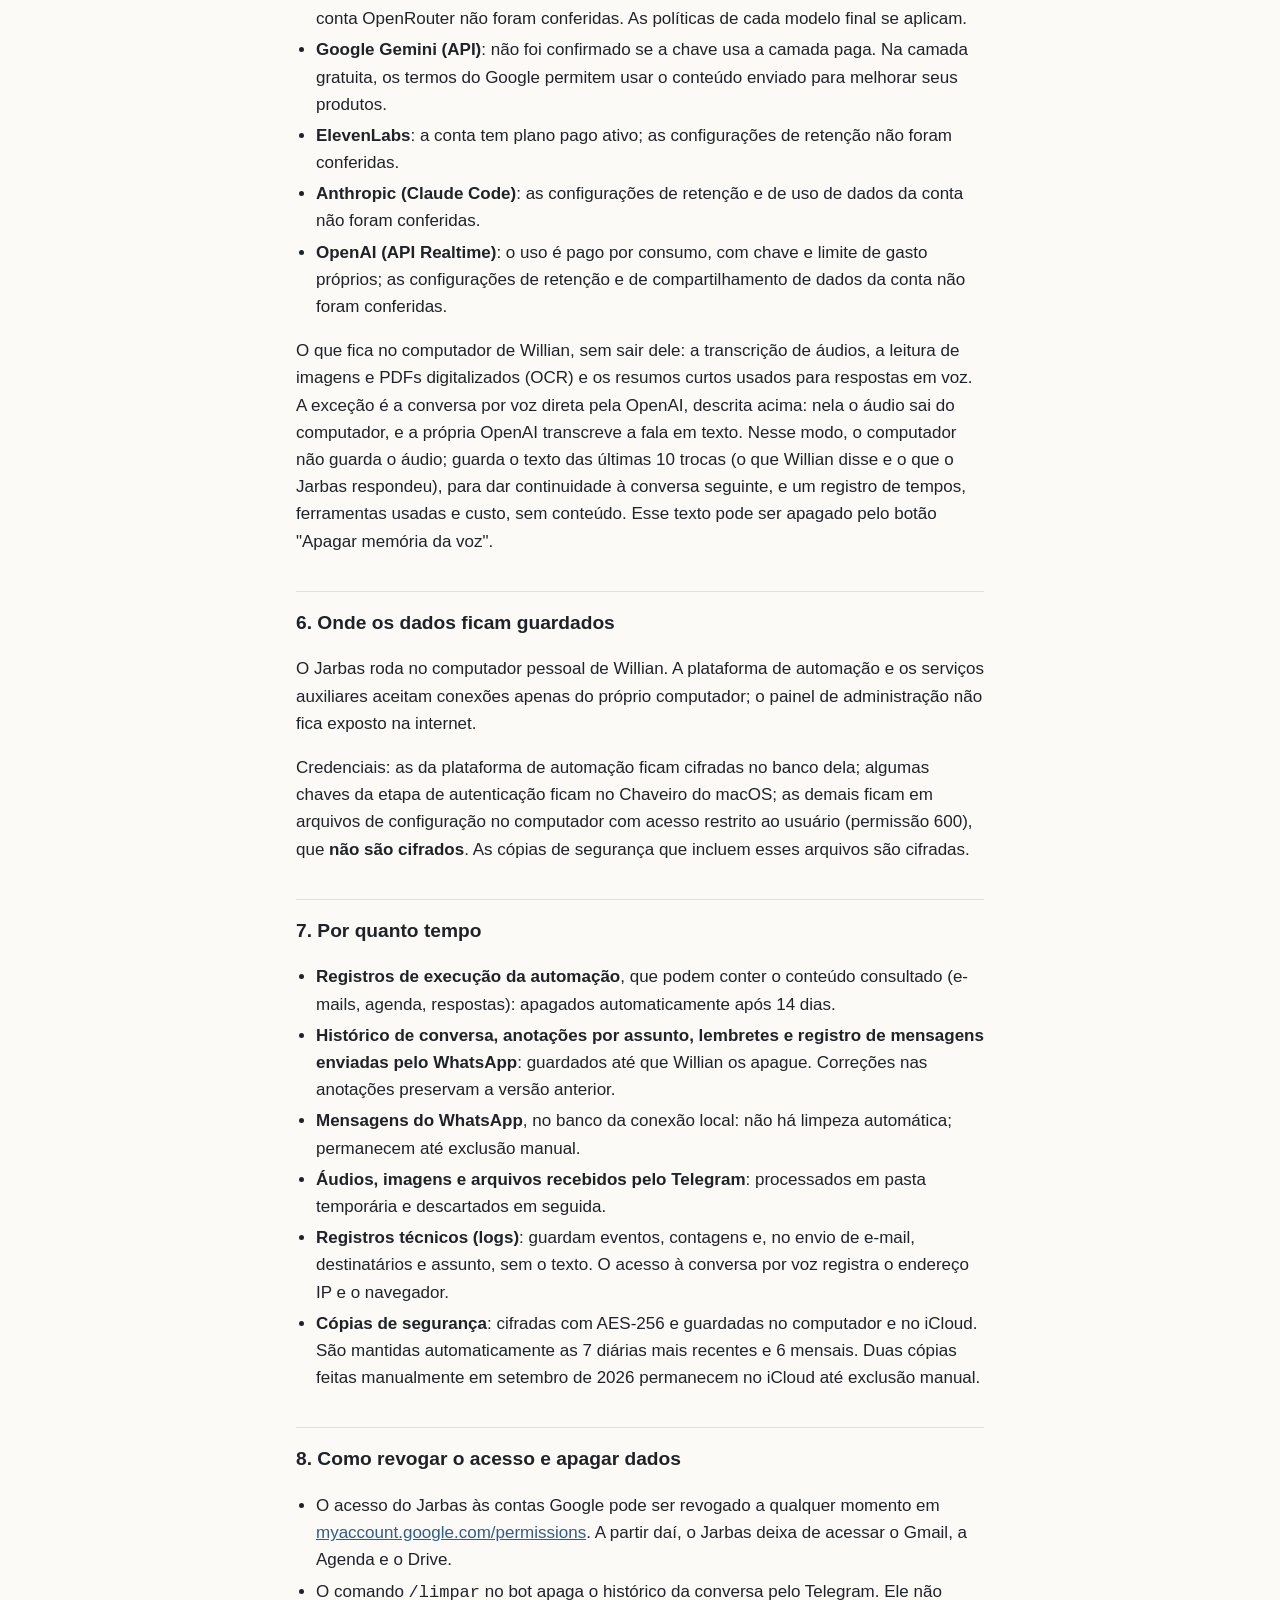
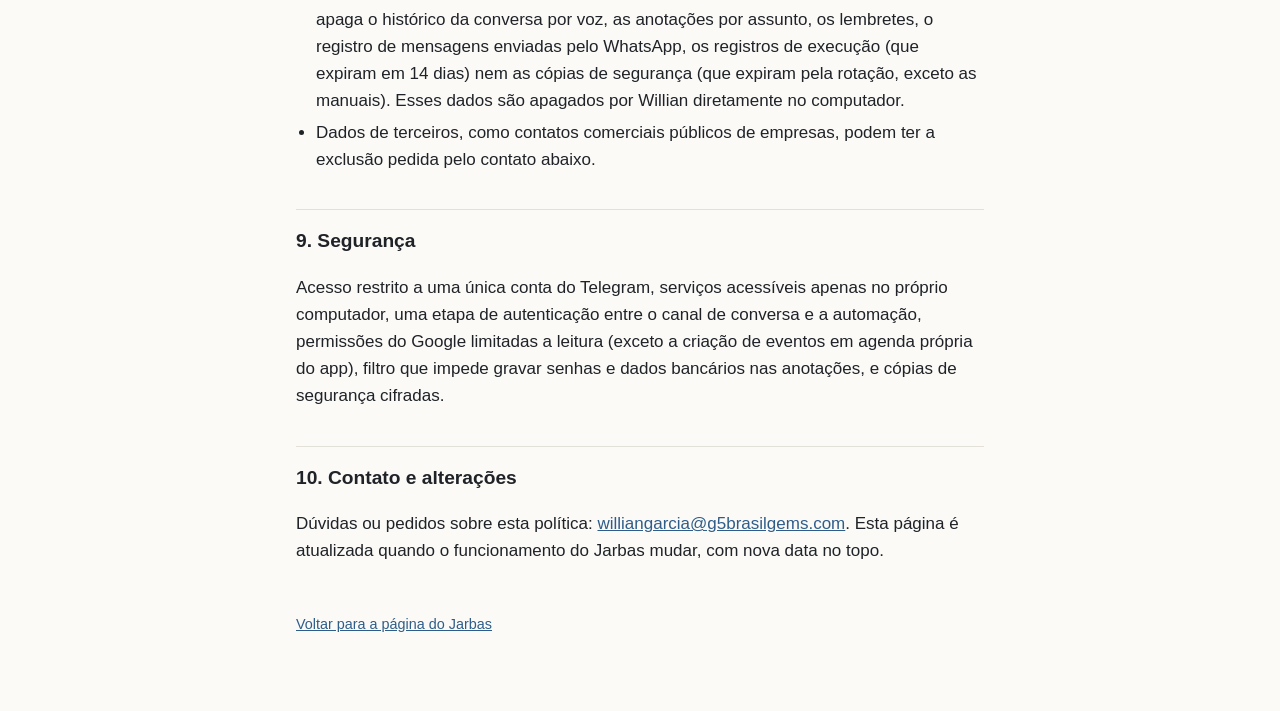
==== commit 160f4ee9: "Privacidade: transcrição e memória das últimas trocas na voz direta Co-Authored-By: Claude Opus 5.5 " ====
--- a/privacidade.html
+++ b/privacidade.html
@@ -50,7 +50,7 @@
     <li><strong>Google Gemini (API)</strong>: modelo de reserva quando o principal falha, e conversão de texto em voz.</li>
     <li><strong>Anthropic (Claude Code)</strong>: descrição de tarefas de preparo de arquivos que Willian pede ao assistente.</li>
     <li><strong>ElevenLabs</strong>: o texto das respostas, quando a resposta é dada em voz.</li>
-    <li><strong>OpenAI (API Realtime)</strong>: na conversa por voz direta pelo iPhone, o áudio da fala de Willian enquanto o botão está pressionado, a conversa daquela sessão e o resultado das consultas feitas para responder, como compromissos da agenda e respostas do Jarbas, que podem conter trechos de e-mails e mensagens. Pedidos de ação, como enviar uma mensagem, só são executados depois que Willian toca em Confirmar na tela.</li>
+    <li><strong>OpenAI (API Realtime)</strong>: na conversa por voz direta pelo iPhone, o áudio da fala de Willian enquanto o botão está pressionado (que a OpenAI também transcreve em texto), a conversa daquela sessão, um resumo das últimas 10 trocas por voz e o resultado das consultas feitas para responder, como compromissos da agenda e respostas do Jarbas, que podem conter trechos de e-mails e mensagens. Pedidos de ação, como enviar uma mensagem, só são executados depois que Willian toca em Confirmar na tela.</li>
     <li><strong>Tavily</strong>: termos de pesquisa na internet.</li>
     <li><strong>TomTom</strong>: origem e destino de consultas de trânsito.</li>
     <li><strong>Open-Meteo</strong>: local de consultas de clima.</li>
@@ -68,7 +68,7 @@
     <li><strong>Anthropic (Claude Code)</strong>: as configurações de retenção e de uso de dados da conta não foram conferidas.</li>
     <li><strong>OpenAI (API Realtime)</strong>: o uso é pago por consumo, com chave e limite de gasto próprios; as configurações de retenção e de compartilhamento de dados da conta não foram conferidas.</li>
   </ul>
-  <p>O que fica no computador de Willian, sem sair dele: a transcrição de áudios, a leitura de imagens e PDFs digitalizados (OCR) e os resumos curtos usados para respostas em voz. A exceção é a conversa por voz direta pela OpenAI, descrita acima: nela o áudio sai do computador. Nesse modo, o computador registra apenas tempos, ferramentas usadas e custo, sem o áudio e sem o conteúdo.</p>
+  <p>O que fica no computador de Willian, sem sair dele: a transcrição de áudios, a leitura de imagens e PDFs digitalizados (OCR) e os resumos curtos usados para respostas em voz. A exceção é a conversa por voz direta pela OpenAI, descrita acima: nela o áudio sai do computador, e a própria OpenAI transcreve a fala em texto. Nesse modo, o computador não guarda o áudio; guarda o texto das últimas 10 trocas (o que Willian disse e o que o Jarbas respondeu), para dar continuidade à conversa seguinte, e um registro de tempos, ferramentas usadas e custo, sem conteúdo. Esse texto pode ser apagado pelo botão "Apagar memória da voz".</p>
 
   <h2>6. Onde os dados ficam guardados</h2>
   <p>O Jarbas roda no computador pessoal de Willian. A plataforma de automação e os serviços auxiliares aceitam conexões apenas do próprio computador; o painel de administração não fica exposto na internet.</p>
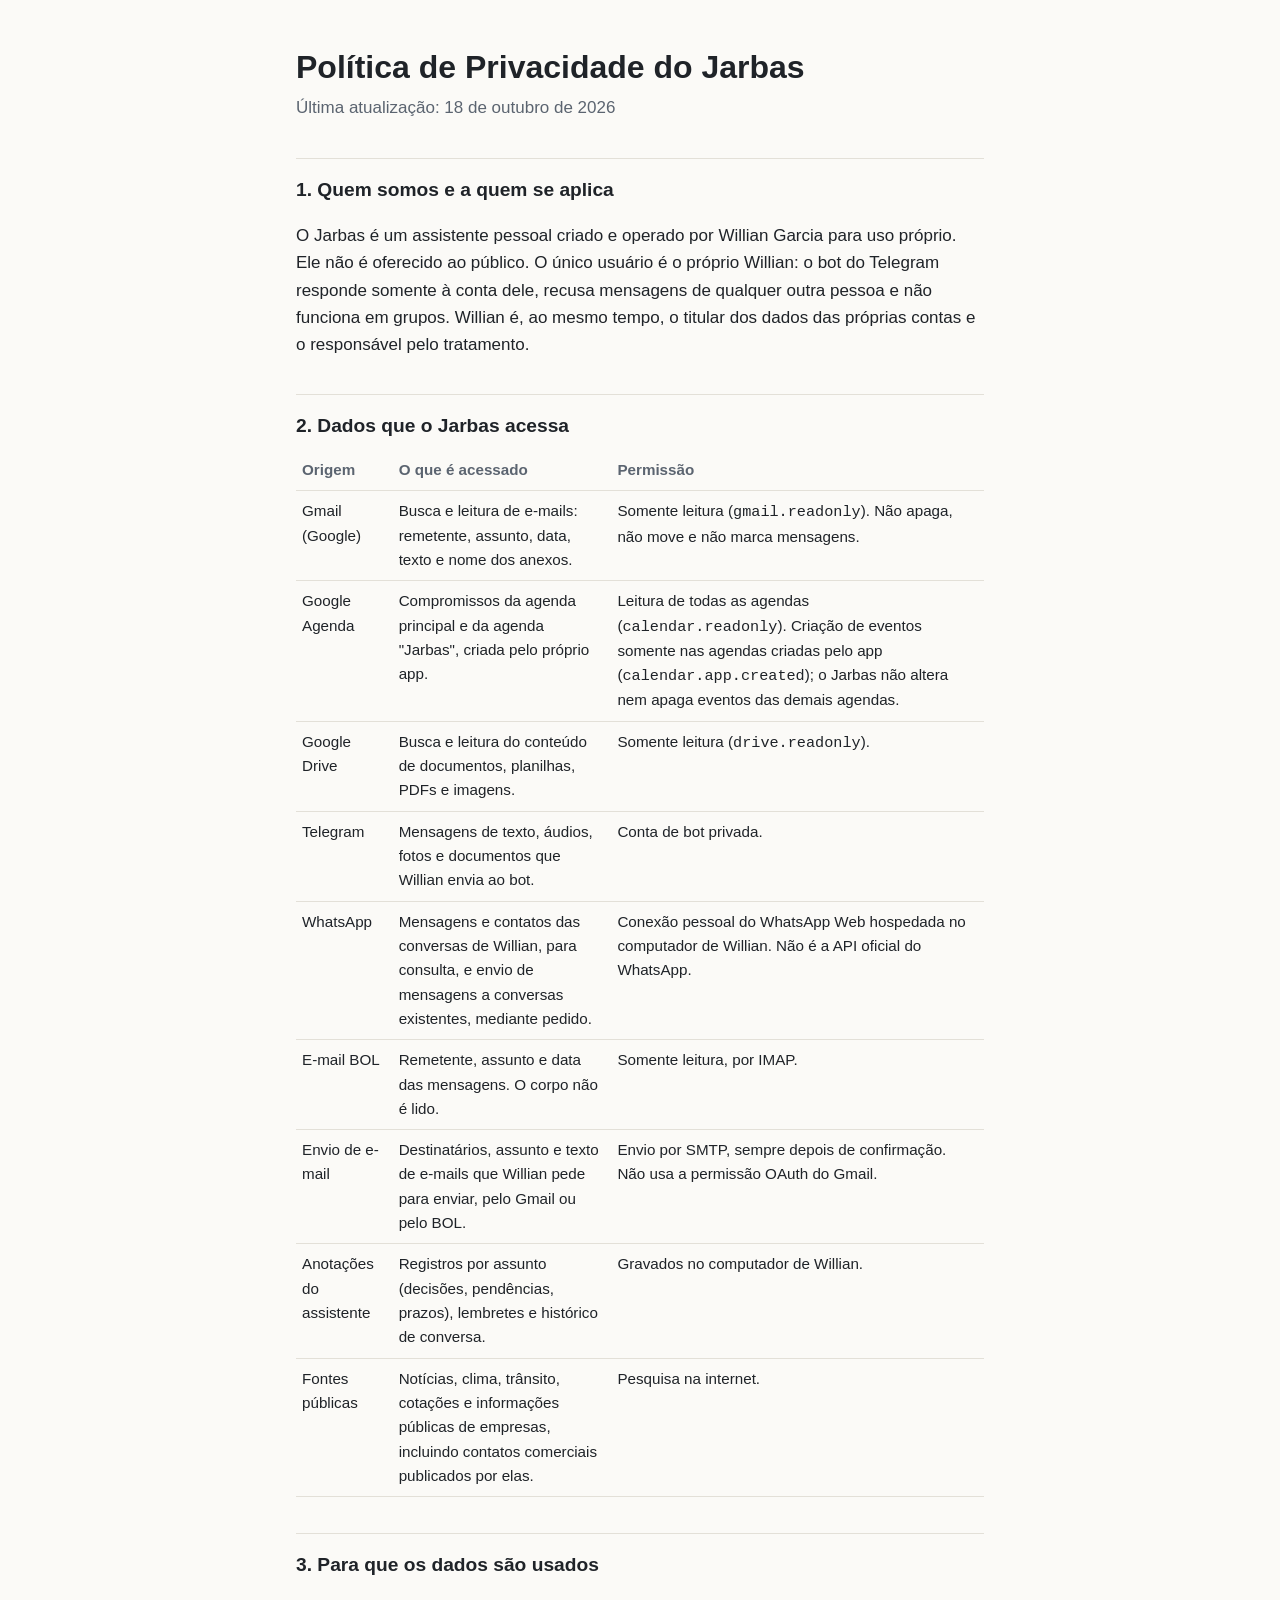
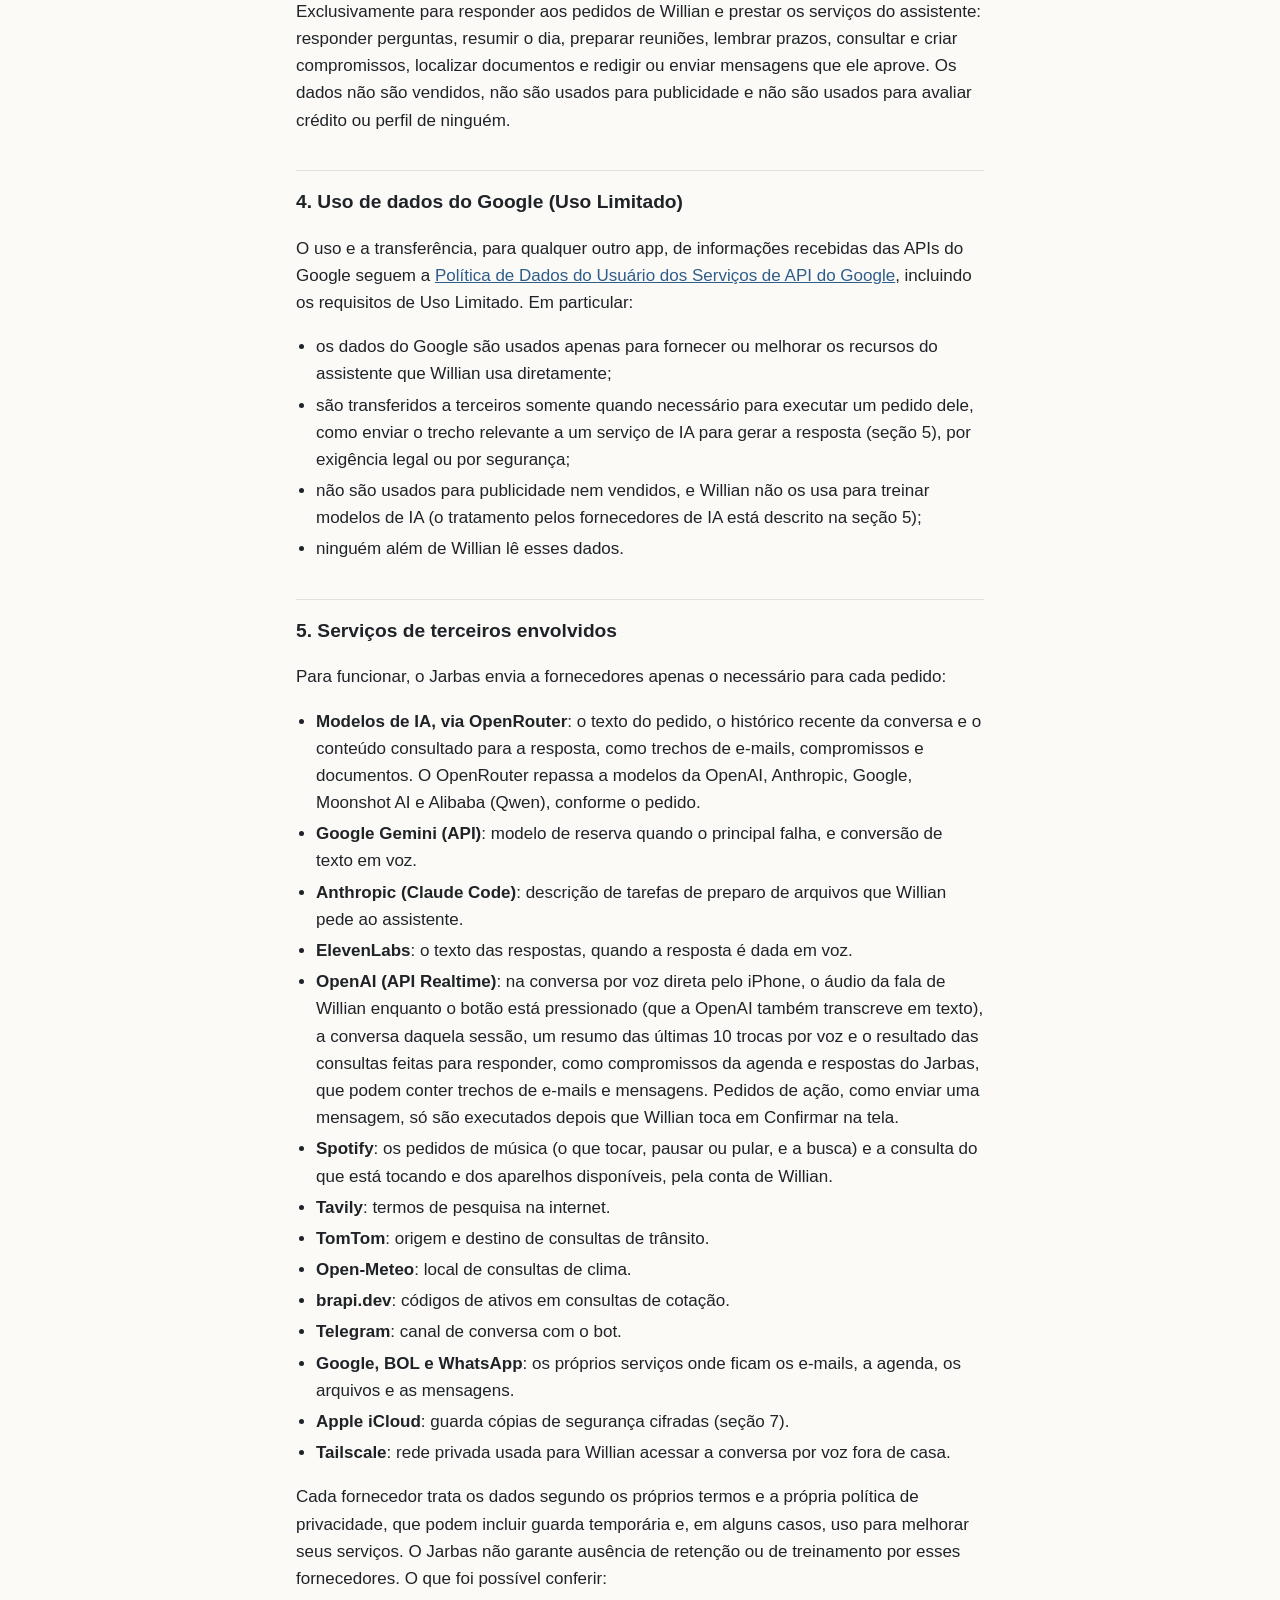
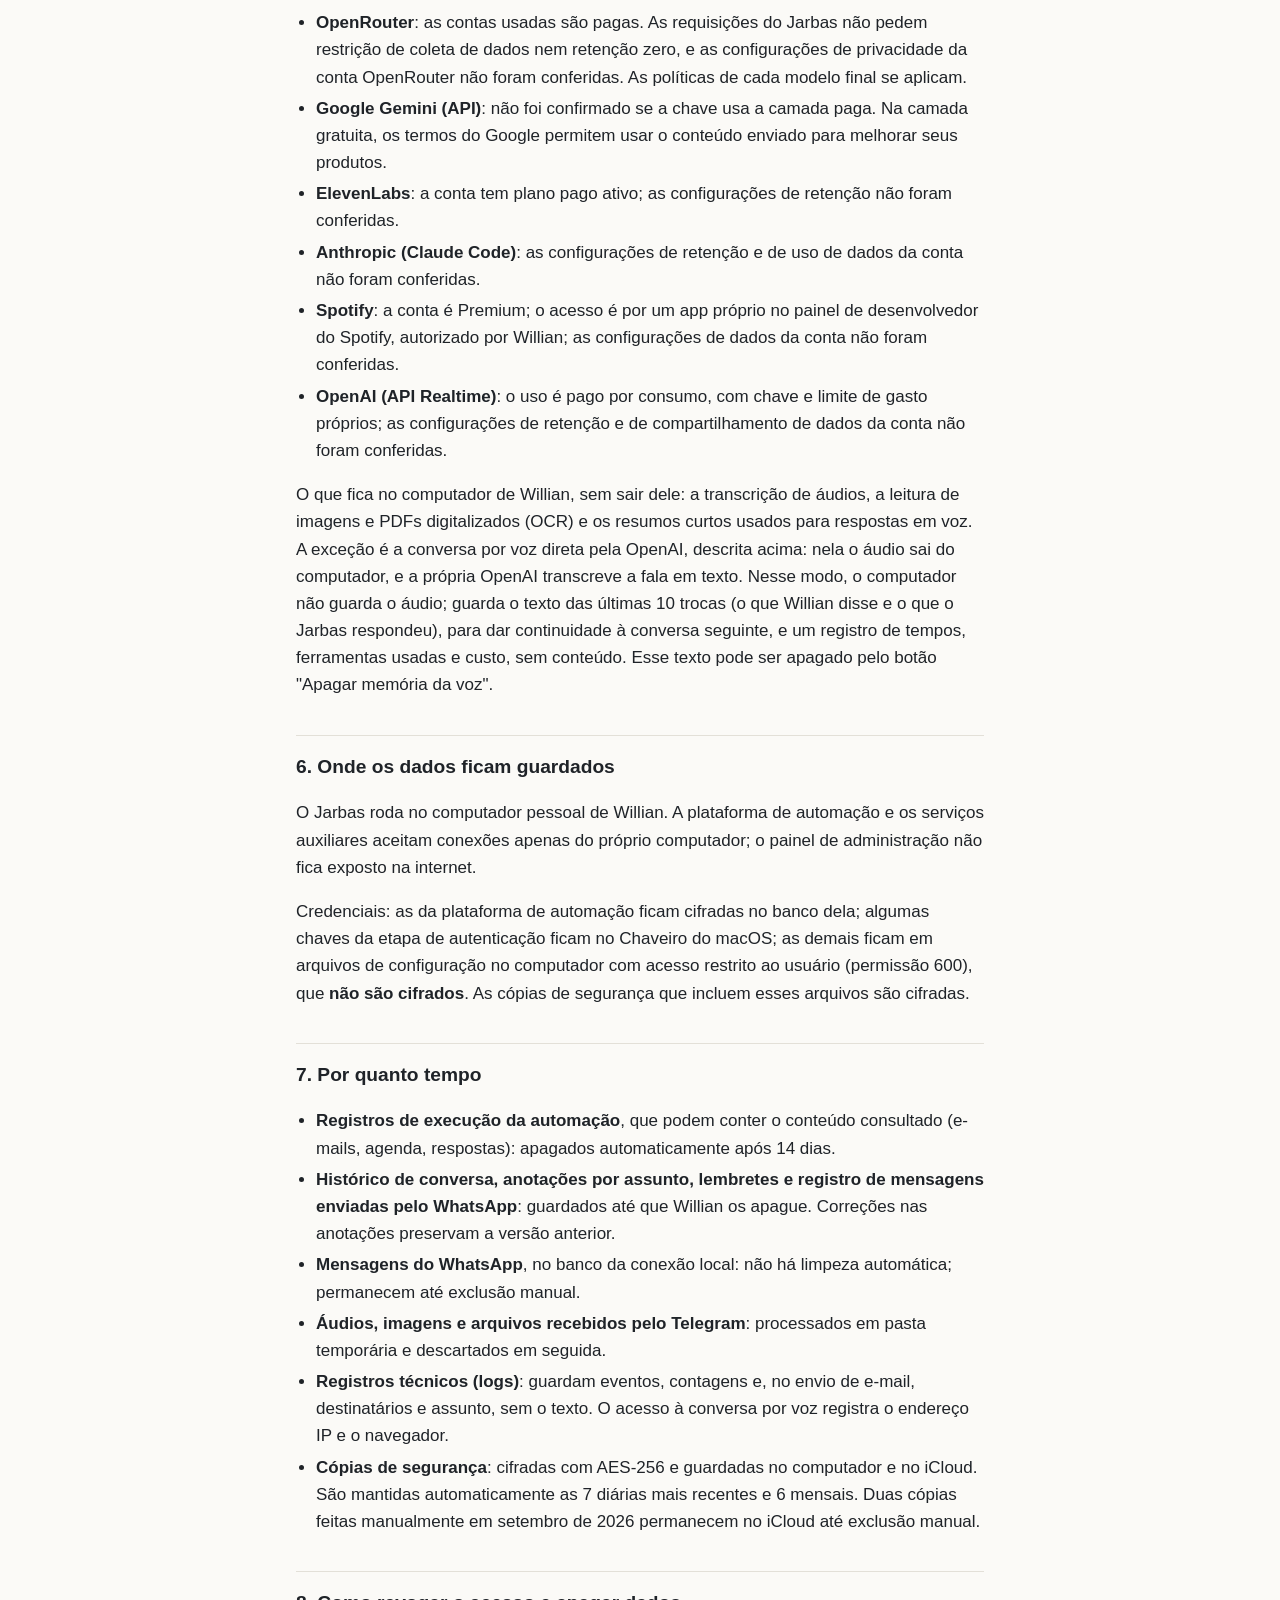
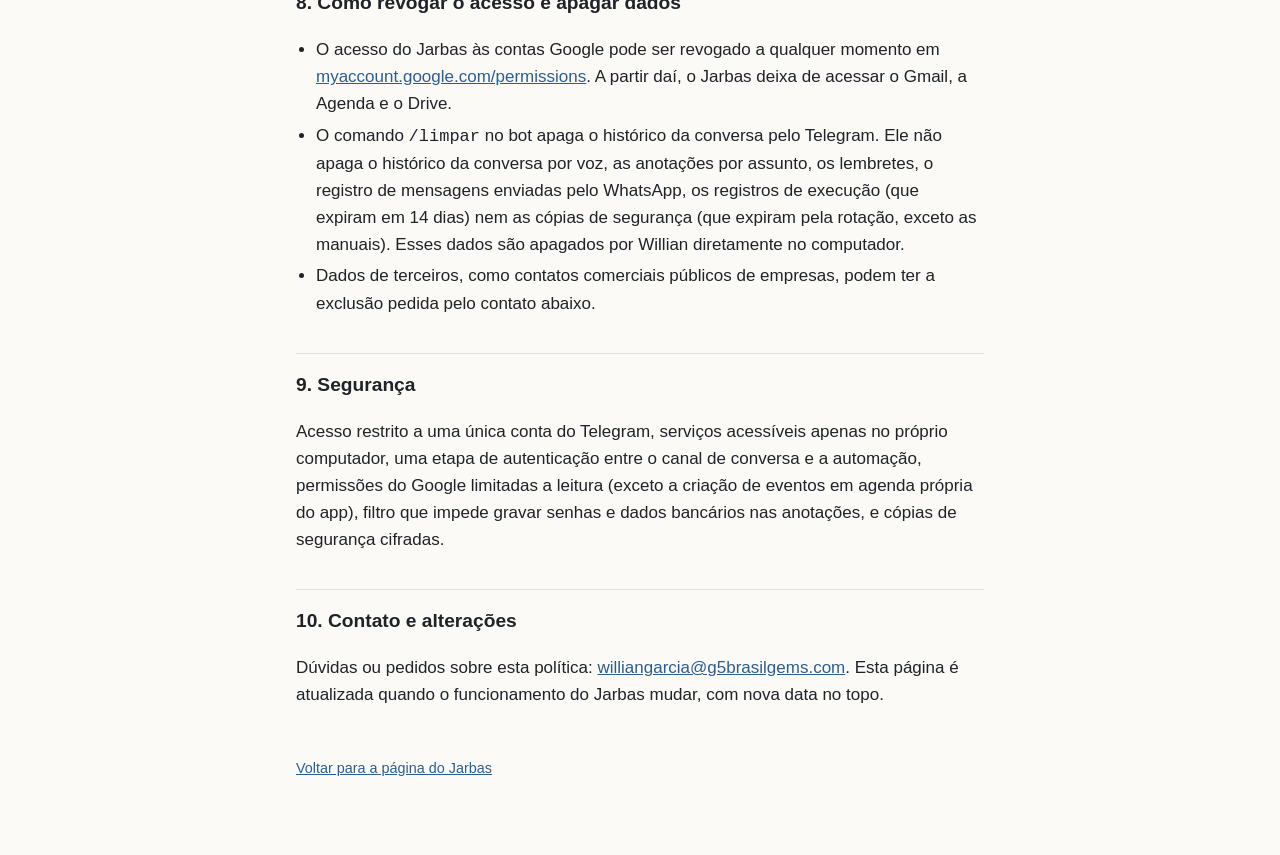
==== commit ef35c473: "Privacidade: Spotify Co-Authored-By: Claude Opus 5.5 <noreply@anthropic.com>" ====
--- a/privacidade.html
+++ b/privacidade.html
@@ -51,6 +51,7 @@
     <li><strong>Anthropic (Claude Code)</strong>: descrição de tarefas de preparo de arquivos que Willian pede ao assistente.</li>
     <li><strong>ElevenLabs</strong>: o texto das respostas, quando a resposta é dada em voz.</li>
     <li><strong>OpenAI (API Realtime)</strong>: na conversa por voz direta pelo iPhone, o áudio da fala de Willian enquanto o botão está pressionado (que a OpenAI também transcreve em texto), a conversa daquela sessão, um resumo das últimas 10 trocas por voz e o resultado das consultas feitas para responder, como compromissos da agenda e respostas do Jarbas, que podem conter trechos de e-mails e mensagens. Pedidos de ação, como enviar uma mensagem, só são executados depois que Willian toca em Confirmar na tela.</li>
+    <li><strong>Spotify</strong>: os pedidos de música (o que tocar, pausar ou pular, e a busca) e a consulta do que está tocando e dos aparelhos disponíveis, pela conta de Willian.</li>
     <li><strong>Tavily</strong>: termos de pesquisa na internet.</li>
     <li><strong>TomTom</strong>: origem e destino de consultas de trânsito.</li>
     <li><strong>Open-Meteo</strong>: local de consultas de clima.</li>
@@ -66,6 +67,7 @@
     <li><strong>Google Gemini (API)</strong>: não foi confirmado se a chave usa a camada paga. Na camada gratuita, os termos do Google permitem usar o conteúdo enviado para melhorar seus produtos.</li>
     <li><strong>ElevenLabs</strong>: a conta tem plano pago ativo; as configurações de retenção não foram conferidas.</li>
     <li><strong>Anthropic (Claude Code)</strong>: as configurações de retenção e de uso de dados da conta não foram conferidas.</li>
+    <li><strong>Spotify</strong>: a conta é Premium; o acesso é por um app próprio no painel de desenvolvedor do Spotify, autorizado por Willian; as configurações de dados da conta não foram conferidas.</li>
     <li><strong>OpenAI (API Realtime)</strong>: o uso é pago por consumo, com chave e limite de gasto próprios; as configurações de retenção e de compartilhamento de dados da conta não foram conferidas.</li>
   </ul>
   <p>O que fica no computador de Willian, sem sair dele: a transcrição de áudios, a leitura de imagens e PDFs digitalizados (OCR) e os resumos curtos usados para respostas em voz. A exceção é a conversa por voz direta pela OpenAI, descrita acima: nela o áudio sai do computador, e a própria OpenAI transcreve a fala em texto. Nesse modo, o computador não guarda o áudio; guarda o texto das últimas 10 trocas (o que Willian disse e o que o Jarbas respondeu), para dar continuidade à conversa seguinte, e um registro de tempos, ferramentas usadas e custo, sem conteúdo. Esse texto pode ser apagado pelo botão "Apagar memória da voz".</p>
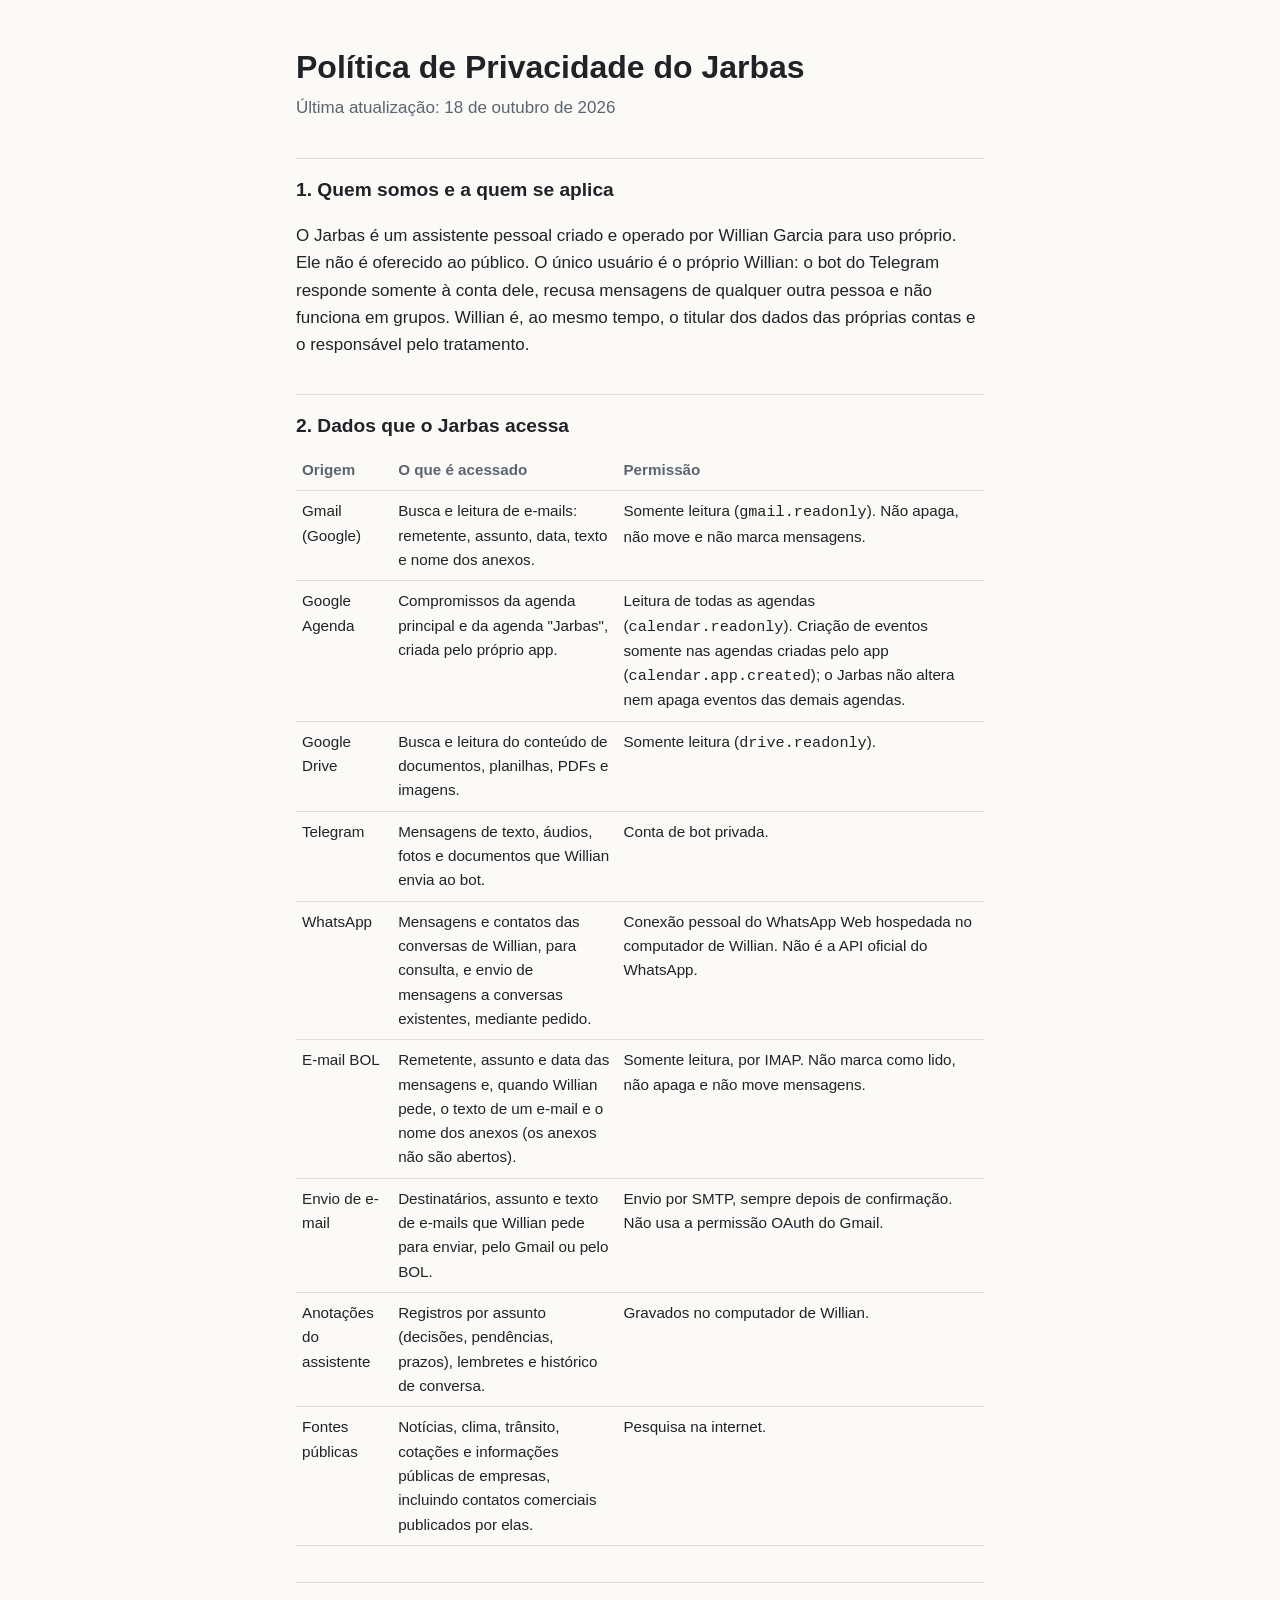
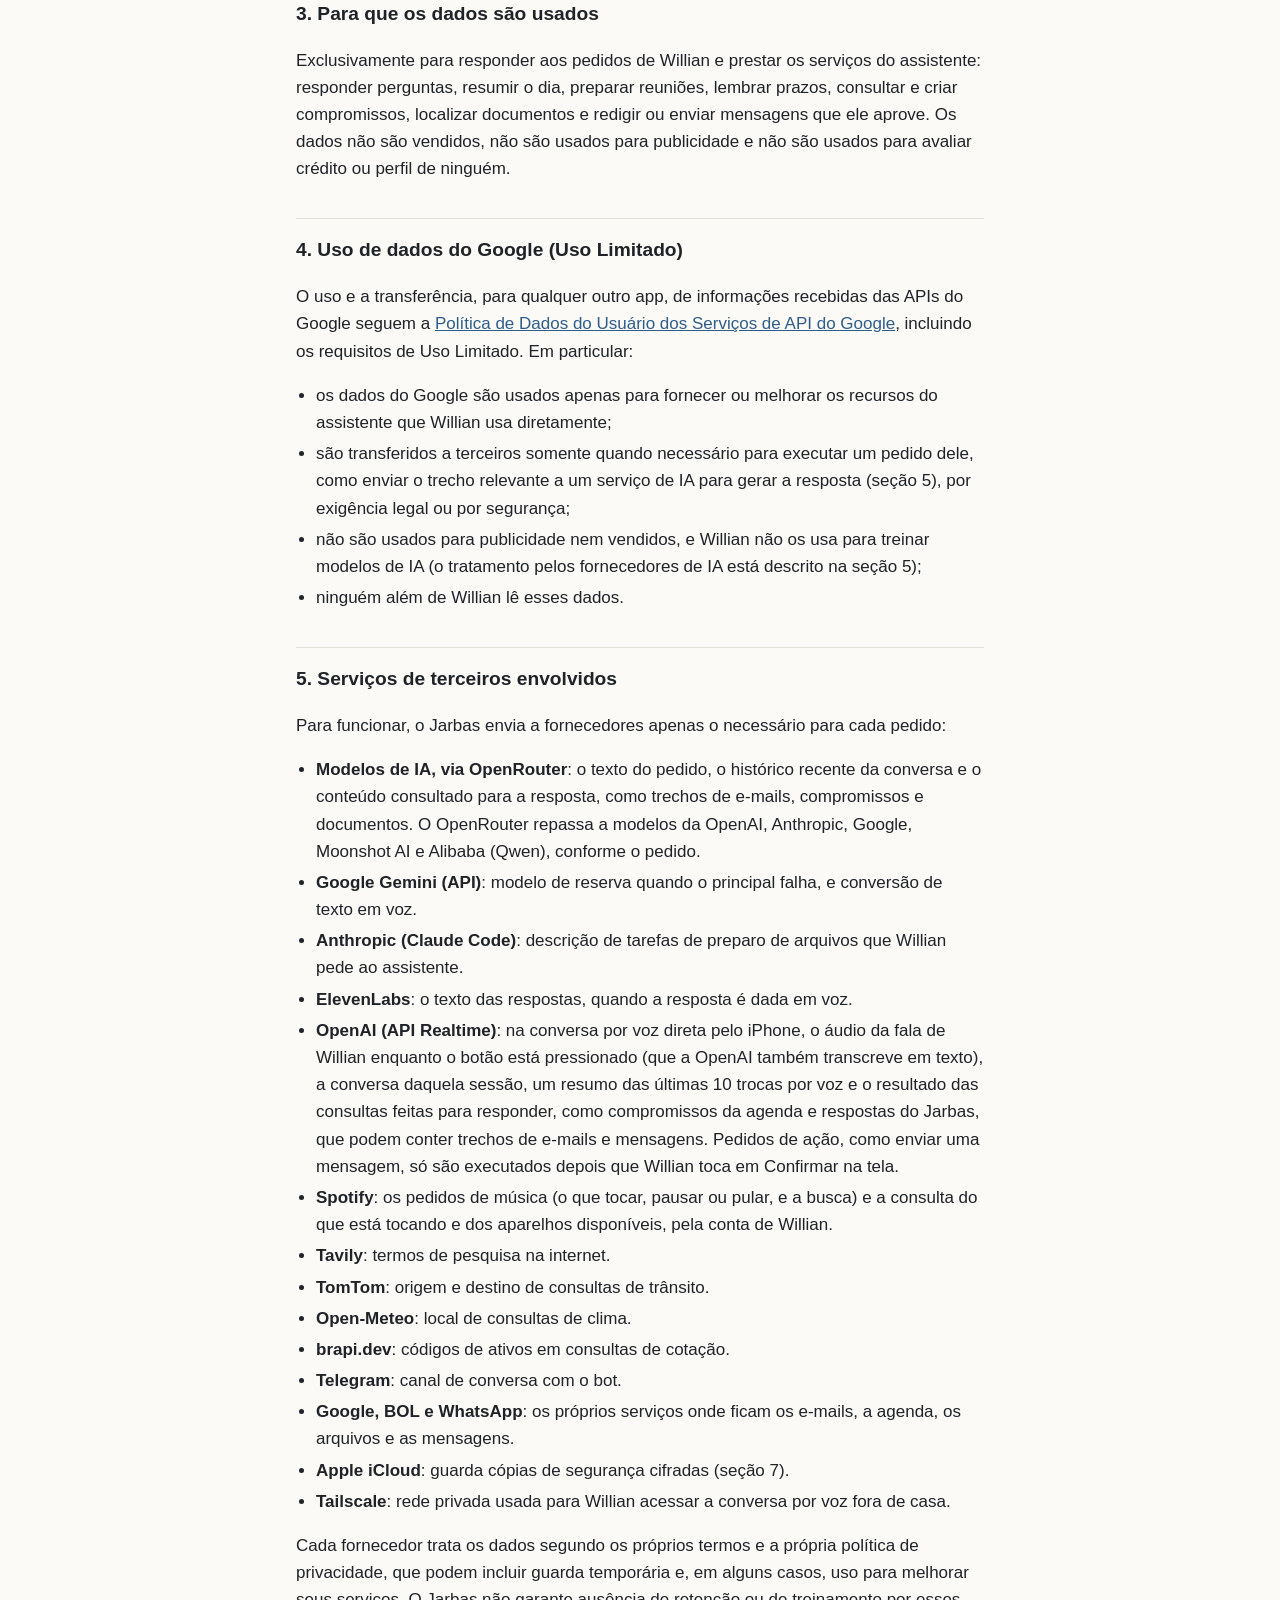
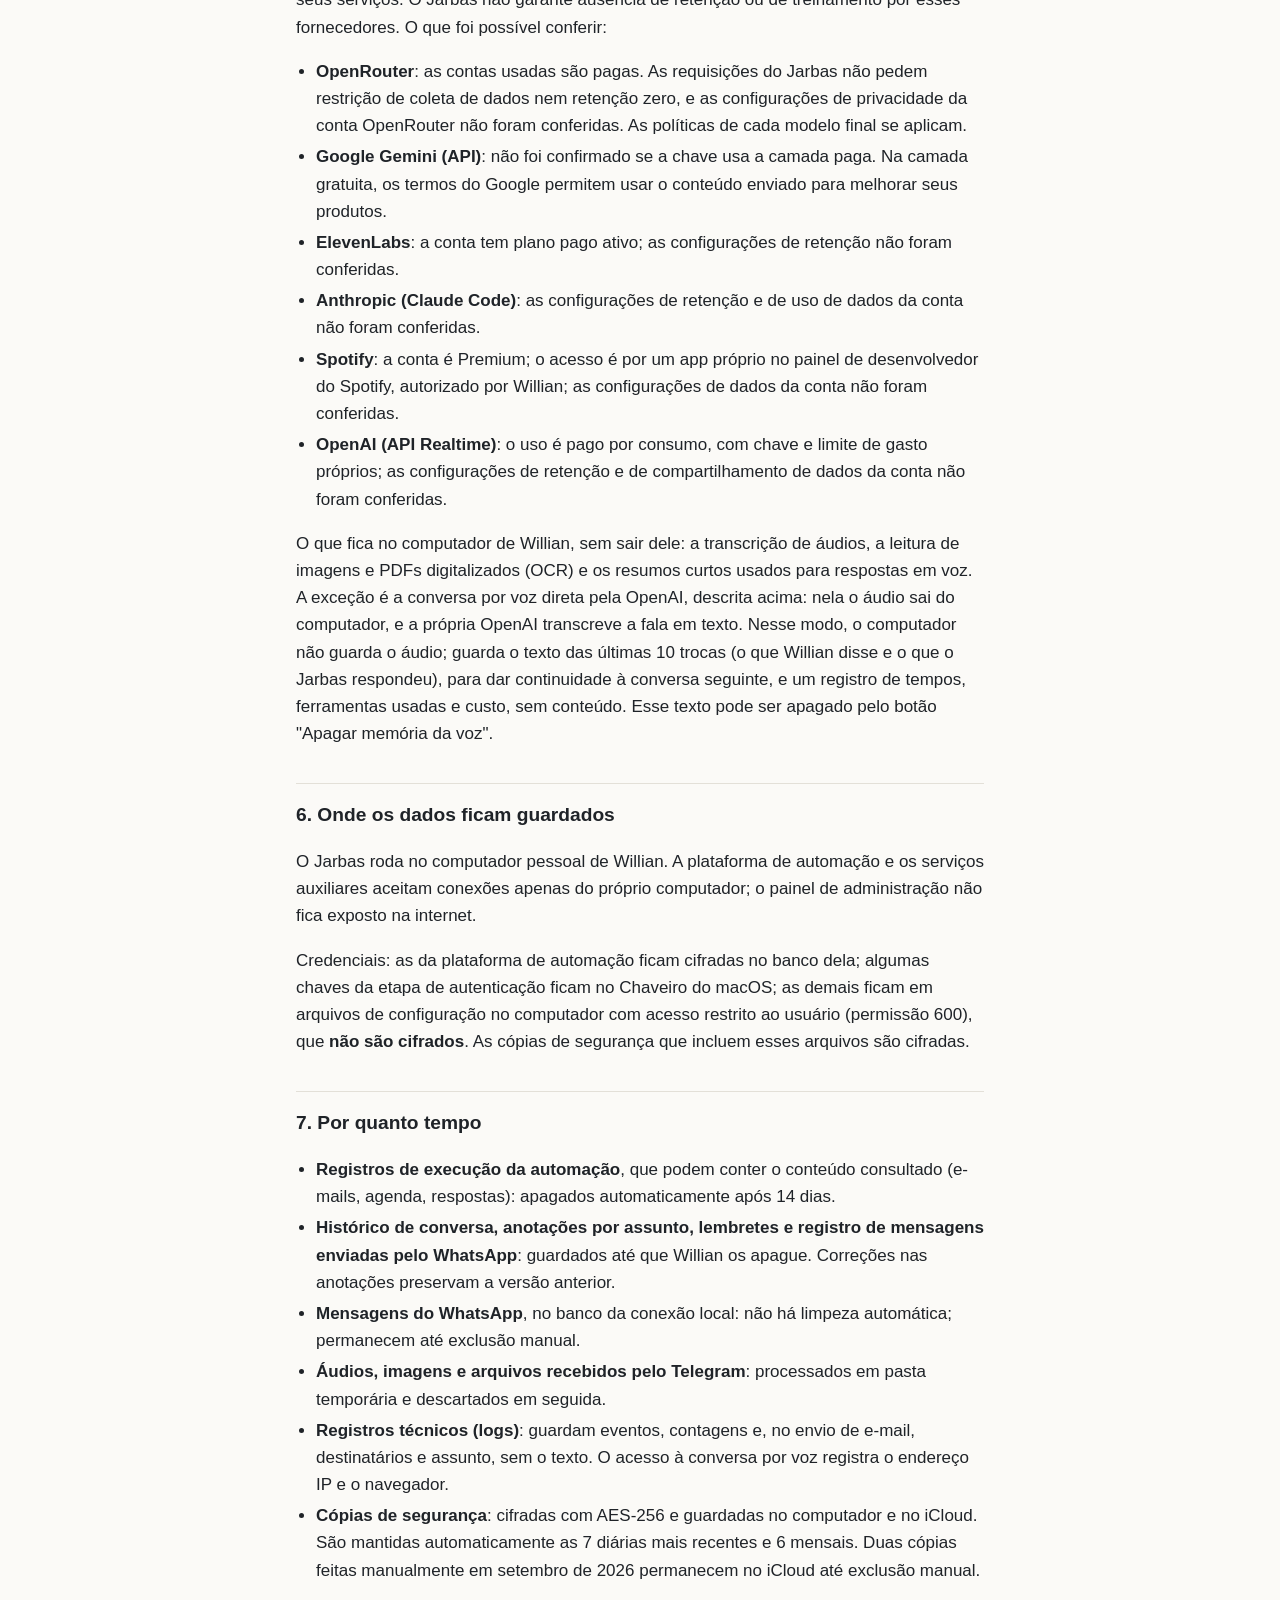
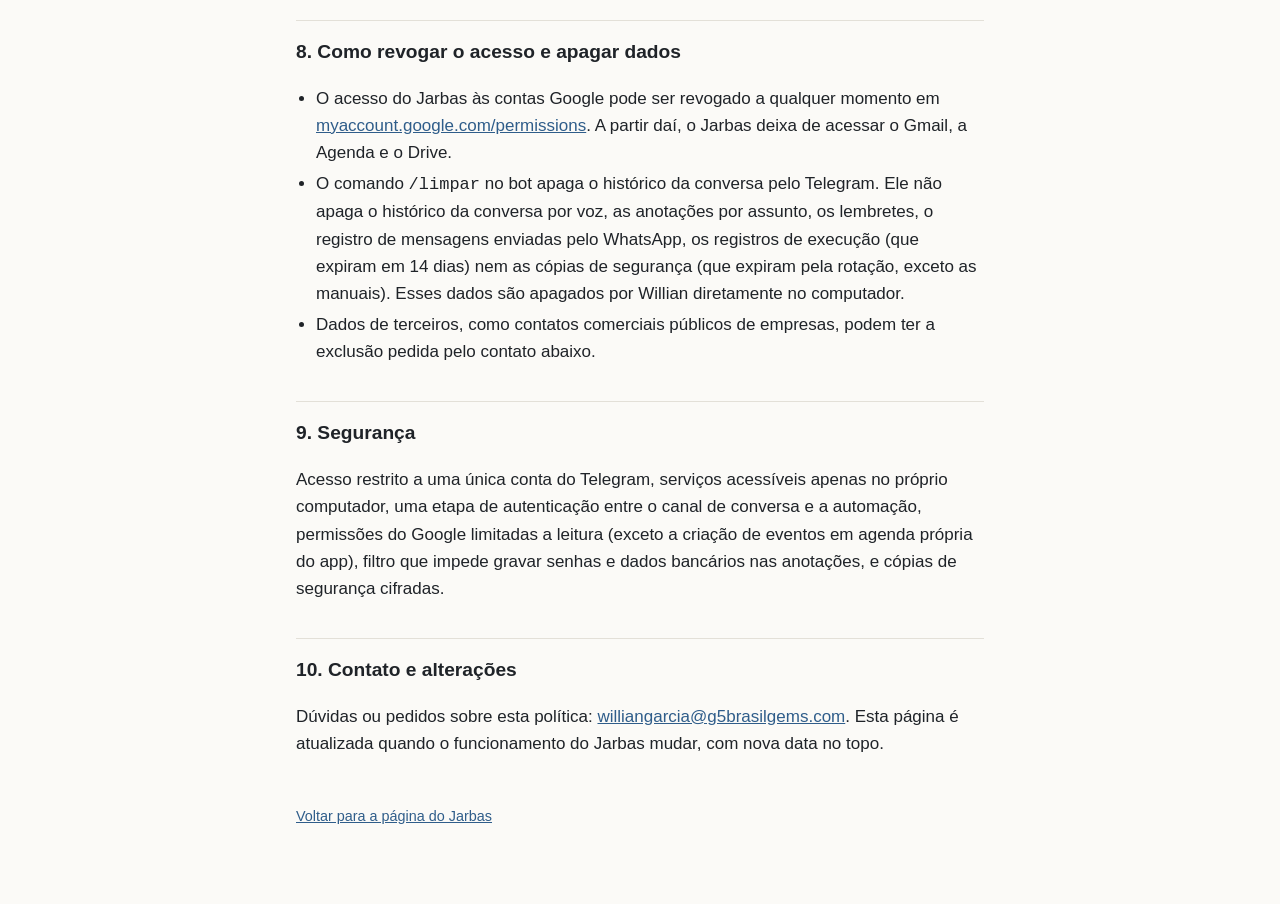
==== commit 090933e6: "Privacidade: leitura do texto dos e-mails do BOL Co-Authored-By: Claude Opus 5.5 <noreply@anthropic." ====
--- a/privacidade.html
+++ b/privacidade.html
@@ -24,7 +24,7 @@
       <tr><td>Google Drive</td><td>Busca e leitura do conteúdo de documentos, planilhas, PDFs e imagens.</td><td>Somente leitura (<code>drive.readonly</code>).</td></tr>
       <tr><td>Telegram</td><td>Mensagens de texto, áudios, fotos e documentos que Willian envia ao bot.</td><td>Conta de bot privada.</td></tr>
       <tr><td>WhatsApp</td><td>Mensagens e contatos das conversas de Willian, para consulta, e envio de mensagens a conversas existentes, mediante pedido.</td><td>Conexão pessoal do WhatsApp Web hospedada no computador de Willian. Não é a API oficial do WhatsApp.</td></tr>
-      <tr><td>E-mail BOL</td><td>Remetente, assunto e data das mensagens. O corpo não é lido.</td><td>Somente leitura, por IMAP.</td></tr>
+      <tr><td>E-mail BOL</td><td>Remetente, assunto e data das mensagens e, quando Willian pede, o texto de um e-mail e o nome dos anexos (os anexos não são abertos).</td><td>Somente leitura, por IMAP. Não marca como lido, não apaga e não move mensagens.</td></tr>
       <tr><td>Envio de e-mail</td><td>Destinatários, assunto e texto de e-mails que Willian pede para enviar, pelo Gmail ou pelo BOL.</td><td>Envio por SMTP, sempre depois de confirmação. Não usa a permissão OAuth do Gmail.</td></tr>
       <tr><td>Anotações do assistente</td><td>Registros por assunto (decisões, pendências, prazos), lembretes e histórico de conversa.</td><td>Gravados no computador de Willian.</td></tr>
       <tr><td>Fontes públicas</td><td>Notícias, clima, trânsito, cotações e informações públicas de empresas, incluindo contatos comerciais publicados por elas.</td><td>Pesquisa na internet.</td></tr>
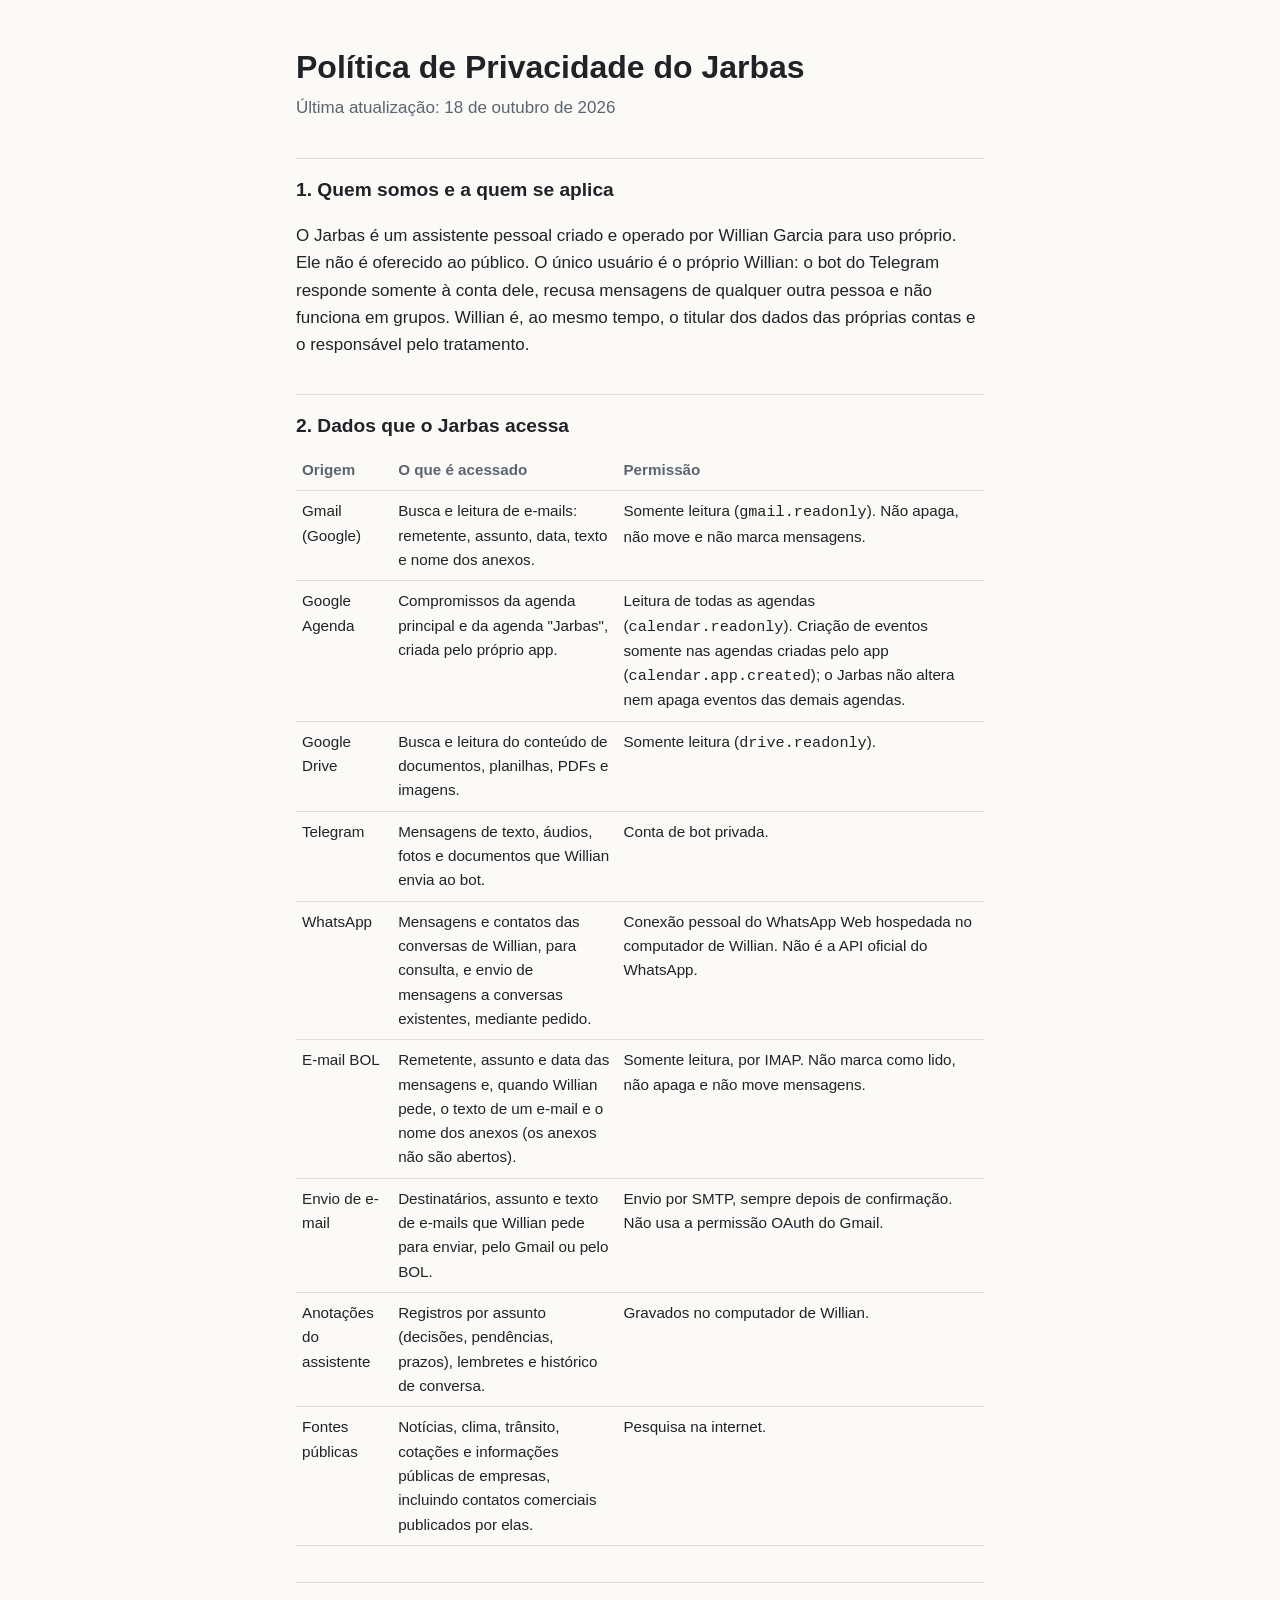
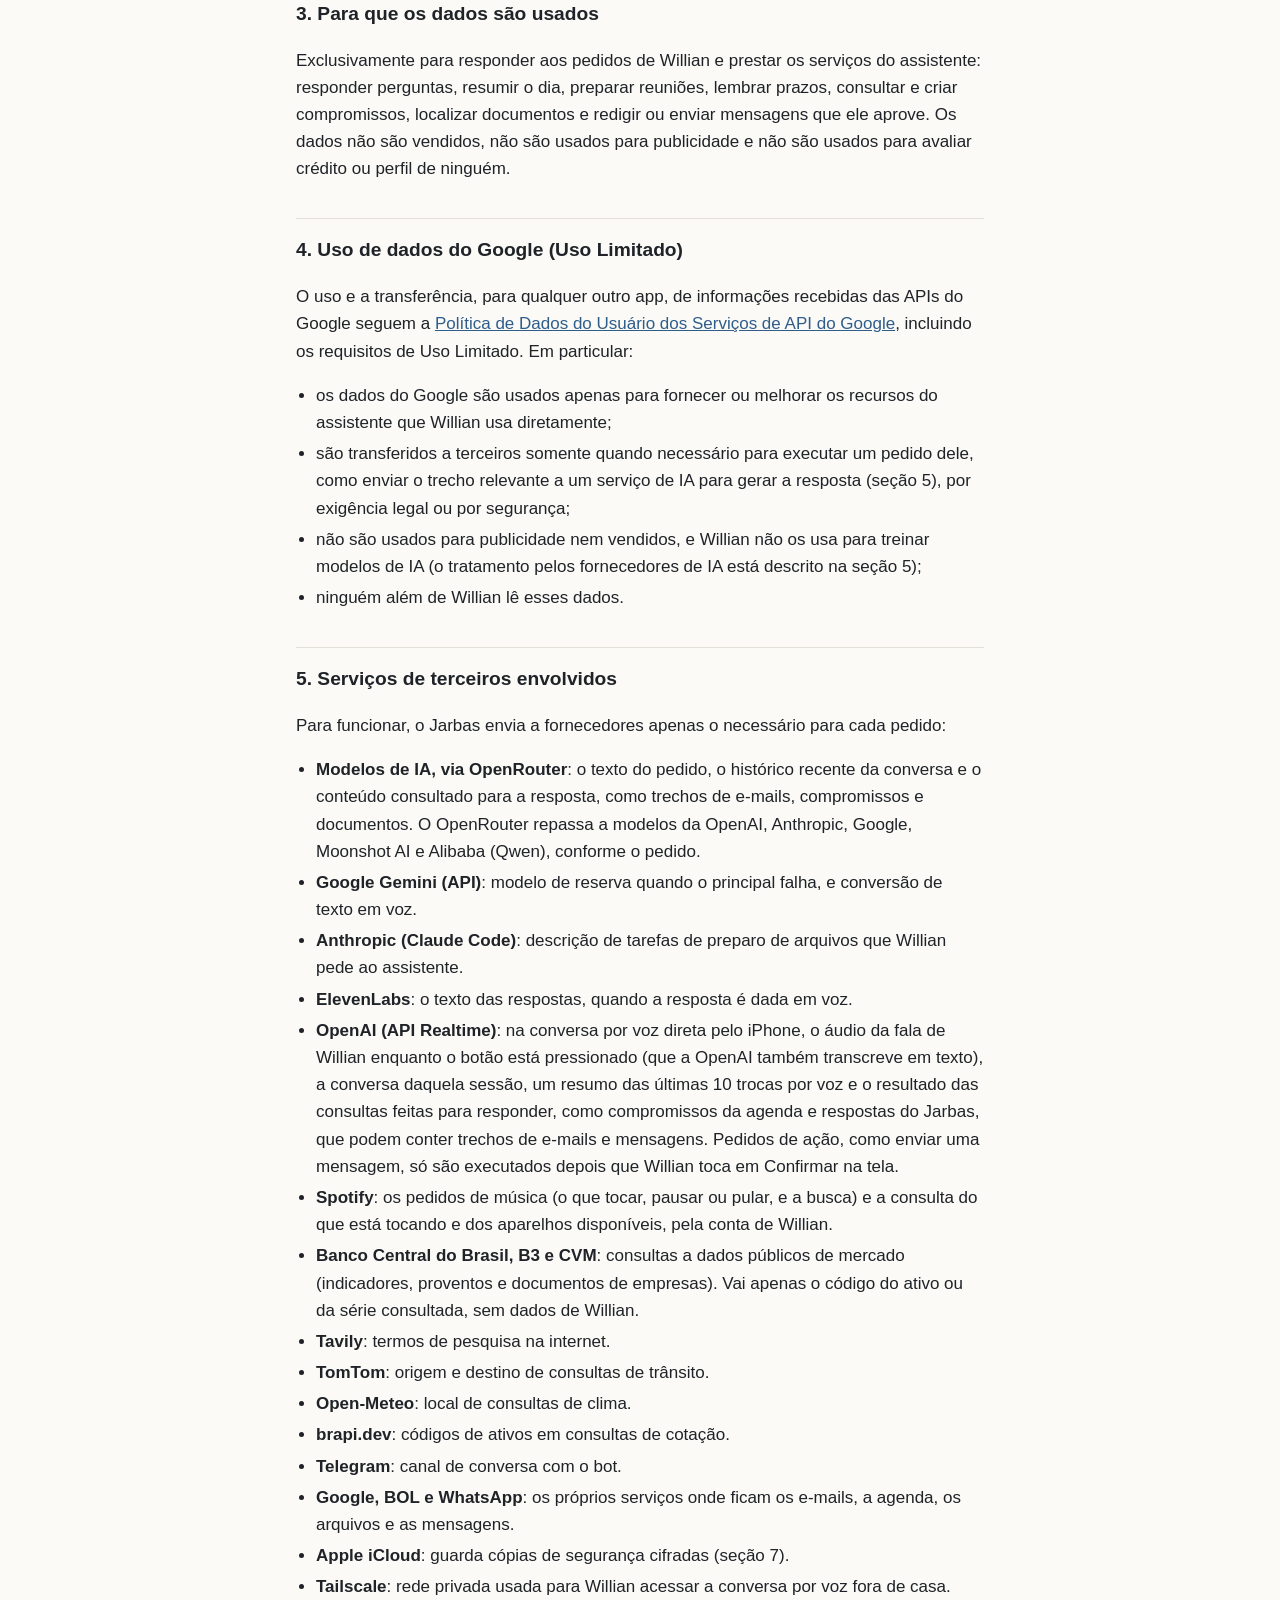
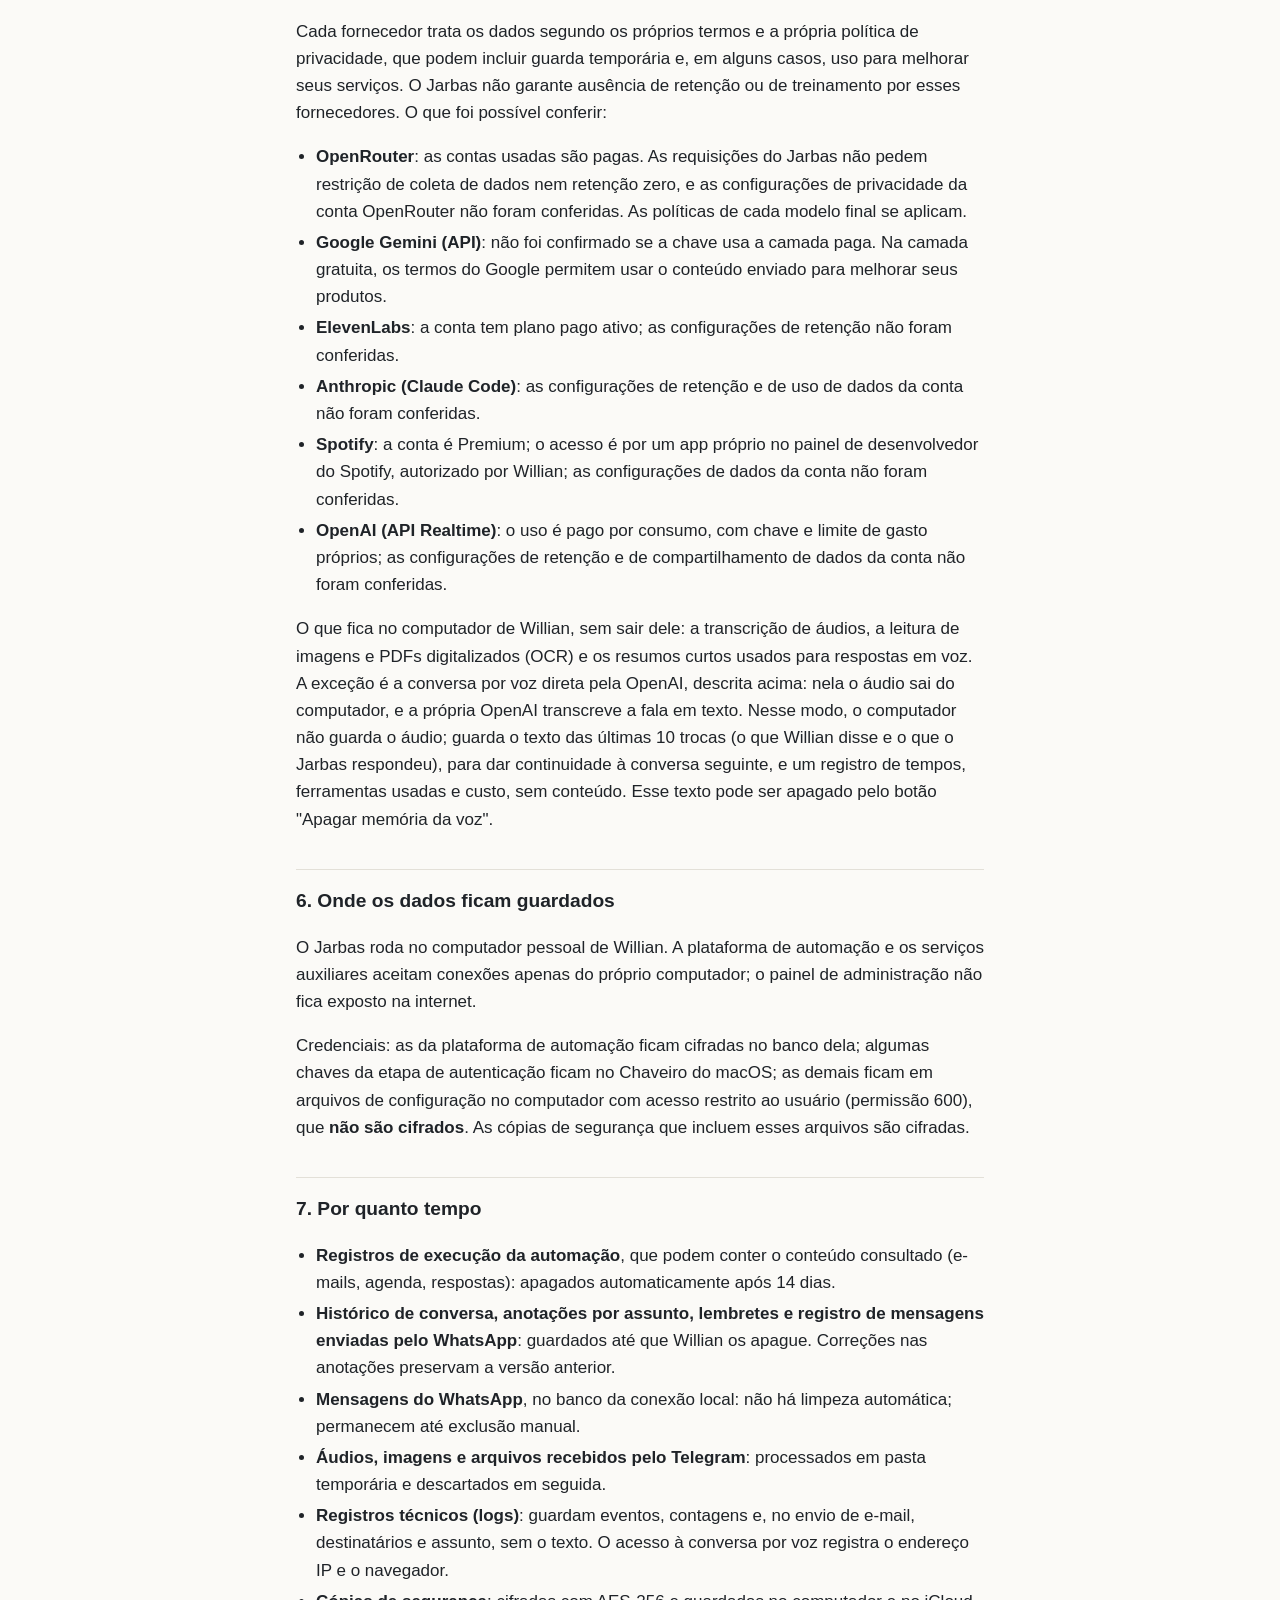
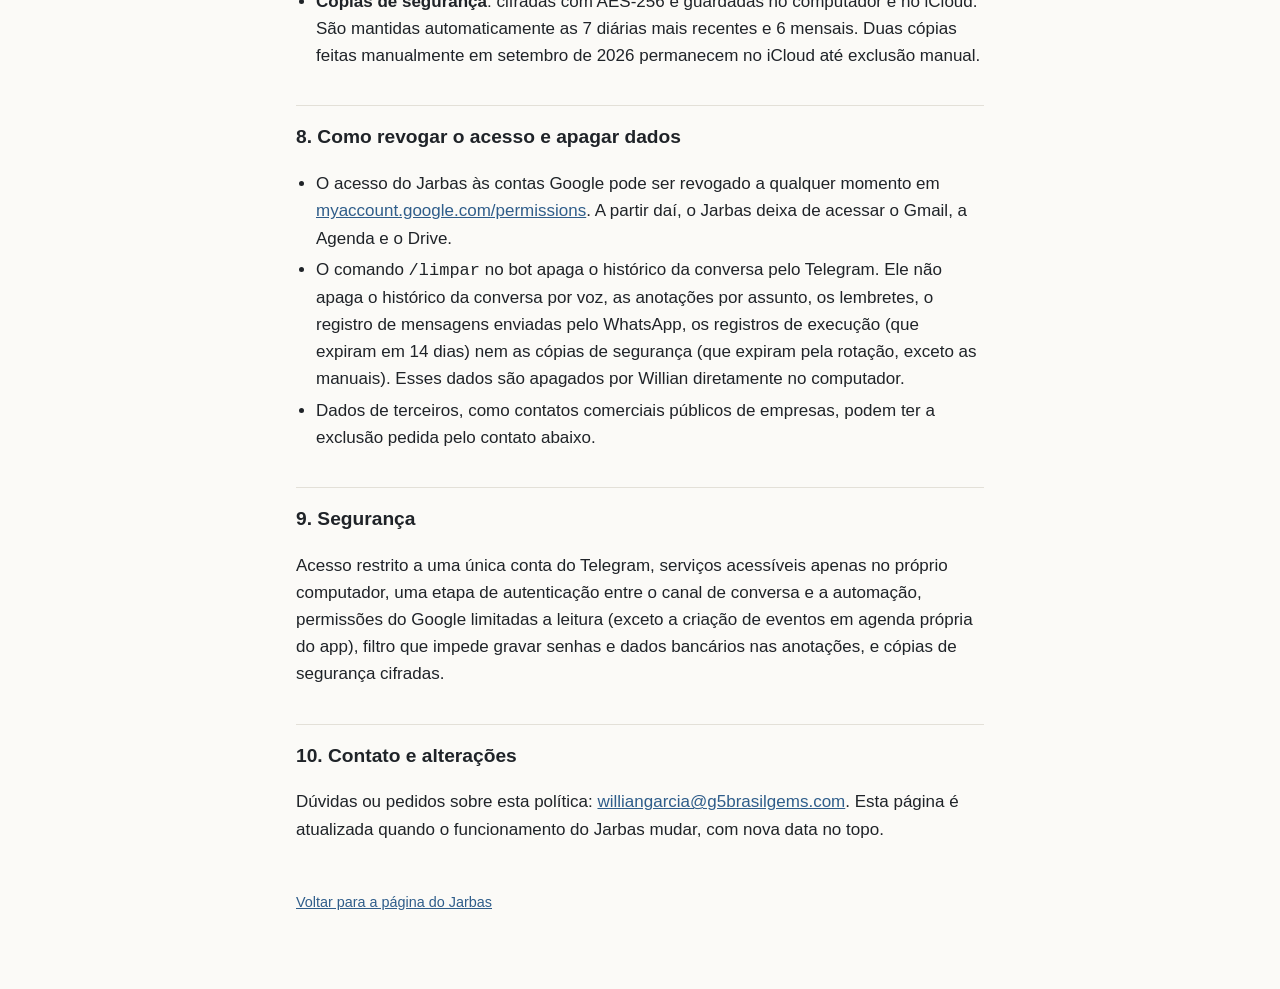
==== commit 3e798754: "Privacidade: dados públicos de mercado (BCB, B3, CVM) Co-Authored-By: Claude Opus 5.5 <noreply@anthr" ====
--- a/privacidade.html
+++ b/privacidade.html
@@ -52,6 +52,7 @@
     <li><strong>ElevenLabs</strong>: o texto das respostas, quando a resposta é dada em voz.</li>
     <li><strong>OpenAI (API Realtime)</strong>: na conversa por voz direta pelo iPhone, o áudio da fala de Willian enquanto o botão está pressionado (que a OpenAI também transcreve em texto), a conversa daquela sessão, um resumo das últimas 10 trocas por voz e o resultado das consultas feitas para responder, como compromissos da agenda e respostas do Jarbas, que podem conter trechos de e-mails e mensagens. Pedidos de ação, como enviar uma mensagem, só são executados depois que Willian toca em Confirmar na tela.</li>
     <li><strong>Spotify</strong>: os pedidos de música (o que tocar, pausar ou pular, e a busca) e a consulta do que está tocando e dos aparelhos disponíveis, pela conta de Willian.</li>
+    <li><strong>Banco Central do Brasil, B3 e CVM</strong>: consultas a dados públicos de mercado (indicadores, proventos e documentos de empresas). Vai apenas o código do ativo ou da série consultada, sem dados de Willian.</li>
     <li><strong>Tavily</strong>: termos de pesquisa na internet.</li>
     <li><strong>TomTom</strong>: origem e destino de consultas de trânsito.</li>
     <li><strong>Open-Meteo</strong>: local de consultas de clima.</li>
